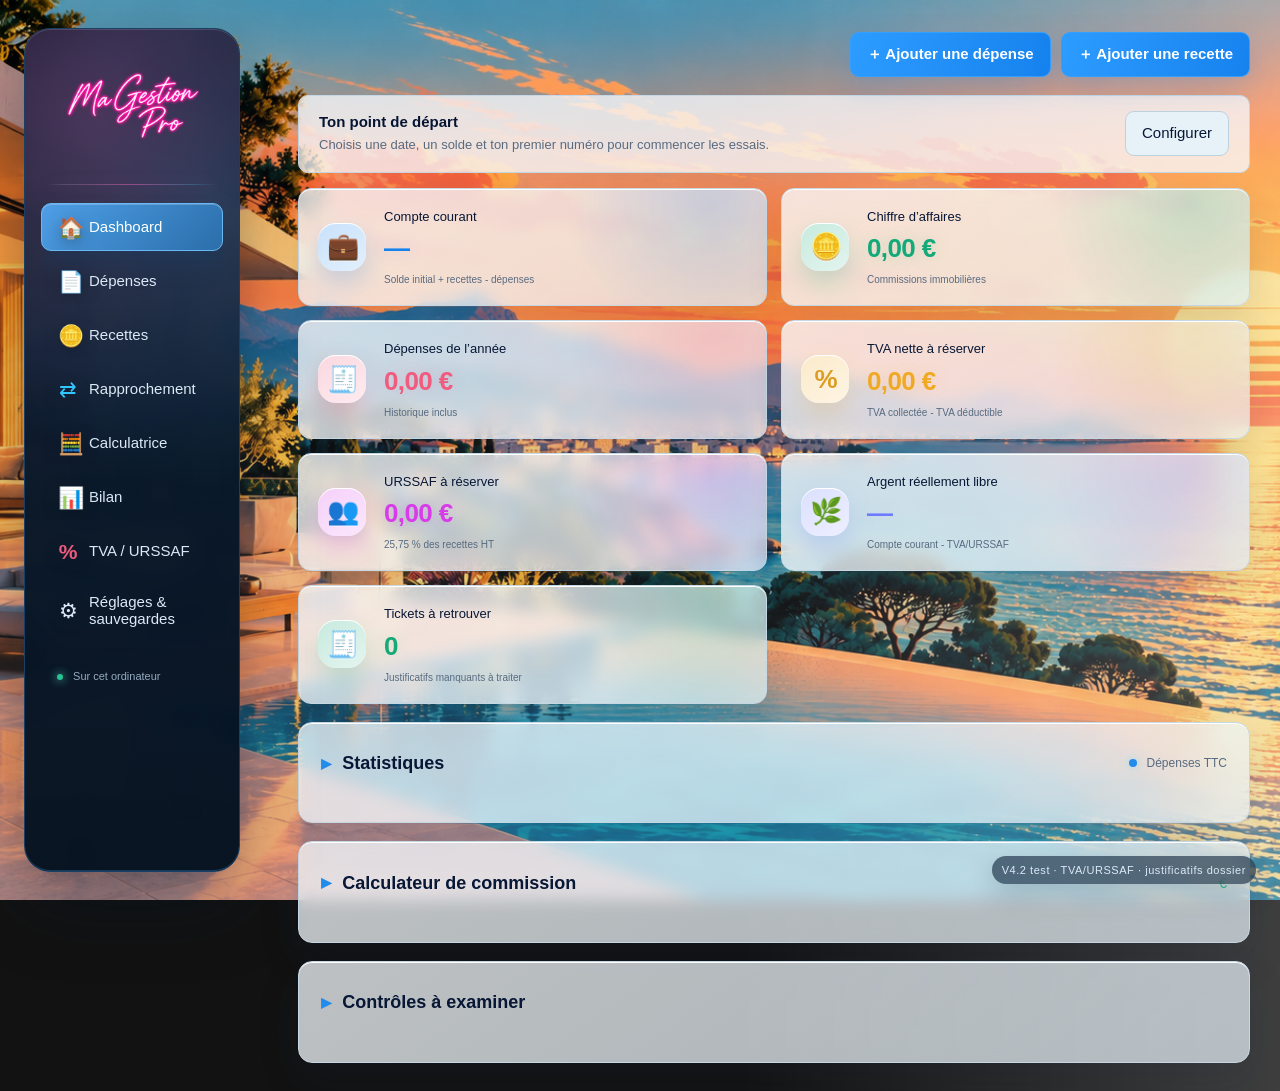
==== index.html @ 3bc08b05 "Add files via upload" ====
<!doctype html><html lang="fr"><head><meta charset="utf-8"><meta name="viewport" content="width=device-width,initial-scale=1"><meta http-equiv="Content-Security-Policy" content="default-src 'self'; script-src 'self'; style-src 'self'; img-src 'self' data: blob:; media-src 'self'; connect-src 'none'; object-src 'none'; base-uri 'none'; form-action 'none'"><title>Ma Gestion Pro</title><link rel="stylesheet" href="style.css?v=4.2-sidebar-neon-logo"></head><body>
<header class="topbar"><div class="logo" role="img" aria-label="Ma Gestion Pro"><img src="./assets/sidebar-logo-neon.png" alt="Ma Gestion Pro"></div><nav aria-label="Navigation principale"><button data-view="dashboard" class="active">Dashboard</button><button data-view="expenses">Dépenses</button><button data-view="revenues">Recettes</button><button data-view="calculator">Calculatrice</button><button data-view="settings">Réglages & sauvegardes</button></nav><span class="offline"><i></i> Sur cet ordinateur</span></header>
<main><div class="connection-bar"><span id="connection-status">Ouvre ton dossier pour retrouver tes comptes.</span><button id="connect" class="primary">Ouvrir mon dossier</button></div>
<section id="dashboard" class="view">
 <div class="hero" role="img" aria-label="Maison contemporaine avec terrasse, vue mer, ville au loin et soleil couchant rétro"></div>
 <div class="content"><div class="section-top"><p class="muted version-note">V4.2 test · TVA/URSSAF · justificatifs dossier</p><div class="dashboard-actions"><button class="primary" data-view="expenses">＋ Ajouter une dépense</button><button class="primary secondary-action" data-view="revenues">＋ Ajouter une recette</button></div></div>
 <div id="setup-callout" class="callout" hidden><div><strong>Ton point de départ</strong><p>Choisis une date, un solde et ton premier numéro pour commencer les essais.</p></div><button data-view="settings">Configurer</button></div>
 <div class="metrics"><article><span class="metric-icon">💼</span><div><h2>Compte courant</h2><strong id="balance">—</strong><small>Solde initial + recettes - dépenses</small></div></article><article><span class="metric-icon">🪙</span><div><h2>Chiffre d’affaires</h2><strong id="revenue-total">0,00 €</strong><small>Commissions immobilières</small></div></article><article><span class="metric-icon orange">🧾</span><div><h2>Dépenses de l’année</h2><strong id="total">0,00 €</strong><small>Historique inclus</small></div></article><article><span class="metric-icon">%</span><div><h2>TVA nette à réserver</h2><strong id="vat-net">0,00 €</strong><small>TVA collectée - TVA déductible</small></div></article><article><span class="metric-icon">👥</span><div><h2>URSSAF à réserver</h2><strong id="urssaf-reserve">0,00 €</strong><small>25,75 % des recettes HT</small></div></article><article><span class="metric-icon">🌿</span><div><h2>Argent réellement libre</h2><strong id="free-cash">—</strong><small>Compte courant - TVA/URSSAF</small></div></article></div>
 <div class="lower"><section class="panel chart-panel"><div class="panel-head"><h2>Statistiques <span id="year"></span></h2><span class="legend"><i></i> Dépenses TTC</span></div><div id="chart" class="chart"></div><div class="chart-foot"><span id="average"></span><span id="chart-limit"></span></div></section>
 <section class="panel dashboard-calculator"><div class="panel-head"><h2>Calculateur de commission</h2><span class="cyan">€</span></div><form id="dash-commission-form"><label>Commission agence TTC (€)<input name="agencyTtc" inputmode="decimal" placeholder="20000" required></label><label>Part personnelle (%)<input name="share" inputmode="decimal" value="100" required></label><div id="dash-commission-result" class="result-list compact"><p class="empty">Renseigne une commission.</p></div><button type="submit" class="primary full">Calculer</button></form></section></div>
 <section class="panel recent"><div class="panel-head"><h2>Dernières dépenses</h2><button data-view="expenses" class="text-button">Tout voir →</button></div><div id="recent"></div></section>
 </div>
</section>
<section id="expenses" class="view content page" hidden><div class="page-heading"><div><p class="eyebrow">TES OPÉRATIONS</p><h1 id="form-heading">Ajouter une dépense</h1></div><button data-view="dashboard">← Dashboard</button></div>
 <div class="entry-layout"><form id="expense-form" class="panel"><input name="id" type="hidden"><div class="fields"><label>Date<input name="day" type="date" required></label><label>Montant TTC (€)<input name="amount" inputmode="decimal" placeholder="42,50" required></label><label class="wide">Fournisseur / libellé<input name="label" maxlength="200" placeholder="Ex. Restaurant Chez Paul" required></label><label>Catégorie<input name="category" list="categories" required placeholder="Choisir ou écrire"><datalist id="categories"><option>Restaurant</option><option>Carburant</option><option>Péage / parking</option><option>Fournitures</option><option>Cadeaux clients</option><option>Abonnement / logiciel</option><option>Frais de déplacement</option><option>TVA reversée</option><option>Cotisations URSSAF</option><option>Autre dépense</option></datalist></label><label>Paiement<select name="payment"><option>Carte pro</option><option>Prélèvement</option><option>Virement</option><option>Espèces</option><option>Autre</option></select></label><label>TVA du ticket (€)<input name="vat" inputmode="decimal" value="0"></label><label id="history-field" hidden>Référence Access (facultative)<input name="ref" type="number" min="1" step="1"></label><label class="wide">Note (facultative)<textarea name="notes" rows="2" maxlength="1000"></textarea></label></div><p id="historical-note" class="small muted"></p><p class="small muted">TVA conservée comme information du ticket. Aucun calcul déclaratif dans ce premier bloc.</p><div class="form-actions"><button type="submit" class="primary" id="save-expense">Enregistrer la dépense</button><button id="cancel-edit" type="button" hidden>Annuler la modification</button></div></form>
 <section class="panel"><div class="panel-head"><h2>Toutes les dépenses</h2><span id="list-count" class="cyan"></span></div><label class="search">Rechercher<input id="search" type="search" placeholder="Fournisseur, catégorie, référence…"></label><div id="expense-list" class="expense-list"></div></section></div>
</section>
<section id="revenues" class="view content page" hidden><div class="page-heading"><div><p class="eyebrow">TES ENTRÉES</p><h1 id="revenue-form-heading">Ajouter une recette</h1></div><button data-view="dashboard">← Dashboard</button></div>
 <div class="entry-layout"><form id="revenue-form" class="panel"><input name="id" type="hidden"><div class="fields"><label>Date<input name="day" type="date" required></label><label>Montant TTC encaissé (€)<input name="amount" inputmode="decimal" placeholder="12000,00" required></label><label class="wide">Libellé<input name="label" maxlength="200" placeholder="Ex. Commission vente Valensole" required></label><label>Catégorie<select name="category"><option>Commission immobilière</option><option>Autre recette</option></select></label><label>TVA collectée (€)<input name="vat" inputmode="decimal" value="0"></label><label class="wide">Note (facultative)<textarea name="notes" rows="2" maxlength="1000"></textarea></label></div><p class="small muted">Premier bloc recettes : le montant est enregistré en TTC. Les calculs détaillés de commission, TVA nette et URSSAF seront ajoutés ensuite.</p><div class="form-actions"><button type="submit" class="primary" id="save-revenue">Enregistrer la recette</button><button id="cancel-revenue-edit" type="button" hidden>Annuler la modification</button></div></form>
 <section class="panel"><div class="panel-head"><h2>Toutes les recettes</h2><span id="revenue-list-count" class="cyan"></span></div><label class="search">Rechercher<input id="revenue-search" type="search" placeholder="Libellé, catégorie…"></label><div id="revenue-list" class="expense-list"></div></section></div>
</section>
<section id="calculator" class="view content page" hidden><div class="page-heading"><div><p class="eyebrow">SIMULATION</p><h1>Calculatrice commission</h1></div><button data-view="dashboard">← Dashboard</button></div>
 <div class="entry-layout"><form id="commission-form" class="panel"><div class="fields"><label class="wide">Commission agence globale TTC à simuler (€)<input name="agencyTtc" inputmode="decimal" placeholder="20000" required></label><label>Part personnelle (%)<input name="share" inputmode="decimal" value="100" required></label></div><p id="commission-cumul" class="path">Cumul automatique : ouvre ton dossier pour le calculer.</p><p class="small muted">Simulation sans enregistrement : saisis la commission agence globale TTC. Le cumul annuel est repris automatiquement depuis tes recettes « Commission immobilière » déjà encaissées en commission conseiller TTC.</p><div class="form-actions"><button type="submit" class="primary">Calculer</button></div></form>
 <section class="panel"><div class="panel-head"><h2>Résultat estimé</h2><span class="cyan">€</span></div><div id="commission-result" class="result-list"><p class="empty">Renseigne une commission pour lancer le calcul.</p></div></section></div>
</section>
<section id="settings" class="view content page" hidden><div class="page-heading"><div><p class="eyebrow">SUR TON ORDINATEUR</p><h1>Réglages & sauvegardes</h1></div><button data-view="dashboard">← Dashboard</button></div><div class="settings-layout"><section class="panel"><div class="panel-head"><h2>Point de départ</h2></div><p class="muted">Pour les premiers essais, utilise des montants fictifs.</p><form id="setup-form"><div class="fields"><label>Date de démarrage<input name="day" type="date" required></label><label>Solde initial (€)<input name="balance" inputmode="decimal" placeholder="1 000,00" required></label><label class="wide">Premier numéro de dépense<input name="next" type="number" min="1" step="1" value="1" required></label></div><p class="small muted">Les dépenses antérieures comptent dans les statistiques, sans modifier le solde initial. Le point de départ sera verrouillé après enregistrement.</p><button class="primary" id="save-setup">Enregistrer le point de départ</button></form><p id="setup-summary" class="cyan"></p></section><section class="panel"><div class="panel-head"><h2>Conserver et retrouver tes comptes</h2></div><p class="muted">Les données de travail restent sur ce PC. Ouvre ton dossier de comptes à chaque nouvelle session. Les fichiers restent dans ce dossier après fermeture.</p><p class="path" id="data-path"></p><p id="folder-path" class="path"></p><div class="stack"><button id="choose-backup" class="primary">Ouvrir mon dossier de comptes</button><button id="backup-now">Sauvegarder maintenant</button><button id="export-data">Télécharger une copie complète</button><button id="restore">Restaurer une sauvegarde…</button></div><p class="small muted">Une copie de l’état précédent est créée avant chaque ajout, modification ou suppression, dans le sous-dossier « sauvegardes ». Le téléchargement complet crée un JSON de secours immédiat, sans modifier tes comptes. pCloud se charge de synchroniser ce dossier s’il est configuré chez toi.</p></section><section class="panel"><div class="panel-head"><h2>Fond d’écran</h2></div><p class="muted">Change uniquement l’image derrière l’interface. Les menus, modules, textes, chiffres, icônes et calculs ne changent pas.</p><form id="background-form"><label>Nouvelle image JPG, PNG ou WEBP<input id="background-file" type="file" accept="image/jpeg,image/png,image/webp"></label><div class="form-actions"><button type="submit" class="primary" id="save-background">Appliquer ce fond</button><button type="button" id="reset-background">Revenir au fond V3</button></div></form><p id="background-status" class="path">Fond V3 par défaut.</p><p class="small muted">Limite : 3 Mo pour garder le fichier de comptes rapide à sauvegarder.</p></section></div></section>
</main><div id="toast" role="status" aria-live="polite" hidden></div><dialog id="delete-dialog"><h2>Supprimer cette dépense ?</h2><p>Elle sera retirée du solde et des statistiques. La liste des références sera recalculée.</p><form method="dialog"><button value="cancel">Annuler</button><button value="confirm" class="danger">Supprimer</button></form></dialog><dialog id="delete-revenue-dialog"><h2>Supprimer cette recette ?</h2><p>Elle sera retirée des recettes et de la trésorerie.</p><form method="dialog"><button value="cancel">Annuler</button><button value="confirm" class="danger">Supprimer</button></form></dialog><script type="module" src="storage.mjs"></script><script type="module" src="app.js"></script></body></html>
---- style.css ----
:root{color-scheme:dark;--bg:#04111b;--panel:#071c29;--cyan:#00def2;--orange:#ff582b;--text:#e9f4fa;--muted:#95aebb}*{box-sizing:border-box}body{margin:0;background:var(--bg);color:var(--text);font:15px/1.5 'Segoe UI',Arial,sans-serif}button,input,select,textarea{font:inherit}button{cursor:pointer;border:1px solid #2b596d;border-radius:8px;background:#0b2535;color:var(--text);padding:10px 16px;transition:border-color .15s,background .15s}button:hover{border-color:var(--cyan);background:#12374a}button:disabled{cursor:wait;opacity:.5}button:focus-visible,input:focus-visible,select:focus-visible,textarea:focus-visible{outline:2px solid var(--cyan);outline-offset:3px}button.primary{background:var(--cyan);border-color:var(--cyan);color:#02202a;font-weight:700;box-shadow:0 0 22px #00def215}button.primary:hover{background:#81f7ff}.topbar{display:flex;align-items:center;gap:35px;padding:8px 30px;background:#02121ded;border-bottom:1px solid #1b3b4e;min-height:85px}.logo{width:270px;height:65px;flex-shrink:0;background-image:url('./assets/dashboard-visual-v2.png');background-size:1306px auto;background-position:-37px -10px;background-repeat:no-repeat}nav{display:flex;gap:20px}nav button{background:transparent;border:0;border-radius:0;padding:15px 0;white-space:nowrap;border-bottom:2px solid transparent}nav button.active{border-color:var(--cyan);color:white;text-shadow:0 0 12px #00def244}.offline{margin-left:auto;font-size:12px;white-space:nowrap;color:var(--muted)}.offline i{display:inline-block;width:6px;height:6px;background:var(--cyan);border-radius:50%;margin-right:7px}.hero{aspect-ratio:1536/450;background-image:url('./assets/dashboard-visual-v2.png');background-size:100% auto;background-position:center 15.68%;position:relative;border-bottom:1px solid #00ddf244}.hero-note{position:absolute;top:25px;left:47%;padding:14px 22px;border-radius:10px;background:linear-gradient(90deg,#04111bbd,#04111b00)}.hero-note span{font-size:10px;letter-spacing:3px;color:#acd4e3}.hero-note h1{margin:4px 0;font-size:28px;font-weight:400;letter-spacing:.5px;color:#8ff6ff;text-shadow:0 0 12px #00c7ed66}.content{max-width:1560px;padding:0 34px;margin:auto}.section-top{display:flex;justify-content:space-between;align-items:center;margin:18px 0}.muted{color:var(--muted)}.small{font-size:12px;line-height:1.6}.metrics{display:grid;grid-template-columns:repeat(auto-fit,minmax(210px,1fr));gap:12px}.metrics article{display:flex;align-items:center;gap:18px;border:1px solid #08768b;border-radius:10px;padding:20px;background:linear-gradient(125deg,#061f2d,#04121b);min-height:115px}.metrics h2{font-weight:400;font-size:14px;margin:0 0 3px}.metrics strong{display:block;font-size:27px;letter-spacing:-.6px;color:var(--cyan);font-variant-numeric:tabular-nums}.metrics small{display:block;margin-top:5px;font-size:10px;line-height:1.4;color:var(--muted)}.metric-icon{color:var(--cyan);font-size:33px}.orange{color:var(--orange)}.cyan{color:var(--cyan)}.lower{display:grid;grid-template-columns:minmax(0,2.4fr) minmax(280px,1fr);gap:16px;margin-top:18px}.panel{background:linear-gradient(125deg,#09212f,#05141e);border:1px solid #22526a;border-radius:12px;padding:22px;min-width:0;box-shadow:inset 0 1px #00dff22b}.panel-head{display:flex;justify-content:space-between;align-items:center;gap:15px;margin-bottom:18px}.panel h2{font-size:18px;margin:0;font-weight:600}.legend{color:#a5bcc8;font-size:12px}.legend i{display:inline-block;background:var(--orange);width:8px;height:8px;border-radius:50%;margin-right:6px}.chart{display:flex;align-items:flex-end;height:155px;gap:12px;padding:0 8px;border-bottom:1px solid #2b596d;background:repeating-linear-gradient(to top,transparent 0,transparent 37px,#21435455 38px,transparent 39px)}.month{flex:1;height:100%;display:flex;justify-content:flex-end;align-items:center;flex-direction:column;position:relative}.bar{width:70%;min-height:0;background:linear-gradient(to top,#cd360e,#ff6d3a);border-radius:4px 4px 0 0;box-shadow:0 0 12px #ff582b17}.month small{position:absolute;top:100%;font-size:10px;color:var(--muted);padding-top:6px}.chart-foot{display:flex;justify-content:space-between;color:var(--muted);font-size:11px;padding-top:32px}.backup-status{font-size:13px;color:var(--cyan);word-break:break-word}.full{width:100%}.recent{margin-top:18px}.text-button{background:none;border:0;color:var(--cyan);padding:0;font-size:13px}.scope{color:#7193a5;font-size:12px;padding:15px 0 22px}.callout{border:1px solid #267786;background:#09303d;padding:15px 20px;border-radius:10px;display:flex;align-items:center;justify-content:space-between;margin-bottom:15px}.callout p{margin:2px 0;color:var(--muted);font-size:13px}.page{padding-top:35px;padding-bottom:35px}.page-heading{display:flex;align-items:center;justify-content:space-between;margin-bottom:25px}.eyebrow{font-size:11px;color:var(--cyan);letter-spacing:3px;margin:0}h1{font-size:29px;margin:8px 0}.entry-layout{display:grid;grid-template-columns:minmax(420px,1fr) minmax(420px,1.1fr);gap:24px}.fields{display:grid;grid-template-columns:1fr 1fr;gap:18px}label{display:flex;flex-direction:column;gap:7px;color:#b7ccd7;font-size:13px}input,select,textarea{width:100%;background:#03141f;color:#f3fbff;border:1px solid #315568;border-radius:7px;padding:11px 12px;min-width:0}input:disabled{opacity:.6}.wide{grid-column:1/-1}.form-actions{display:flex;gap:10px;margin-top:23px;flex-wrap:wrap}.expense-list{max-height:600px;overflow:auto}.row{display:flex;justify-content:space-between;gap:20px;align-items:center;padding:15px 0;border-bottom:1px solid #23455677}.row:last-child{border:0}.row strong{display:block;font-size:14px;overflow-wrap:anywhere}.row small{font-size:12px;color:var(--muted)}.row .amount{white-space:nowrap;font-weight:700;font-size:17px}.row-actions{display:flex;gap:7px;margin-top:7px;justify-content:flex-end}.row-actions button{font-size:11px;padding:5px 9px}.search{margin-bottom:14px}.empty{color:var(--muted);text-align:center;padding:35px 10px}.settings-layout{display:grid;grid-template-columns:1fr 1fr;gap:24px}.path{font-size:12px;color:#87cddd;overflow-wrap:anywhere;background:#03141f;padding:10px;border-radius:6px}.stack{display:grid;gap:12px;margin:20px 0}#toast{position:fixed;bottom:25px;left:50%;transform:translateX(-50%);max-width:680px;padding:16px 24px;background:#103c47;border:1px solid var(--cyan);border-radius:10px;color:white;box-shadow:0 15px 60px #000a;z-index:20}#toast.error{border-color:var(--orange);background:#462319}dialog{background:var(--panel);color:var(--text);border:1px solid #315568;border-radius:12px;max-width:450px;padding:28px}dialog::backdrop{background:#0009}dialog form{display:flex;gap:10px;justify-content:flex-end}.danger{border-color:var(--orange);color:#ffb397}[hidden]{display:none!important}@media(max-width:1150px){.topbar{gap:20px;padding:6px 22px}.offline{display:none}.metrics article{padding:15px;gap:9px}.metrics strong{font-size:23px}.metric-icon{font-size:25px}.content{padding-left:24px;padding-right:24px}.hero-note h1{font-size:23px}.entry-layout{gap:15px}.chart{gap:7px}}@media(prefers-reduced-motion:reduce){*{transition:none!important}}

.connection-bar{display:flex;align-items:center;justify-content:space-between;gap:15px;padding:14px 34px;background:#0b303e;color:#beedf5}.chart-panel{border-left:3px solid #ff582b}.logo{background-image:none!important;font-size:28px;font-style:italic;display:flex;align-items:center}.logo::before{content:"Ma Gestion Pro"}@media(max-width:800px){.topbar{flex-wrap:wrap;gap:4px}.logo{width:100%;height:45px}nav{gap:20px}nav button{font-size:13px}.metrics{grid-template-columns:repeat(auto-fit,minmax(180px,1fr))}.lower,.entry-layout,.settings-layout{grid-template-columns:1fr}.content{padding:0 15px}.page{padding-top:20px}.hero-note{left:40%;top:5px}.hero-note h1{font-size:17px}.hero-note span{display:none}.connection-bar{padding:12px 15px;font-size:12px}.chart{gap:5px}.row{gap:8px}#toast{width:90%}.fields{gap:12px}}
@media(min-width:1000px){body{padding-left:230px}.topbar{position:fixed;inset:0 auto 0 0;width:230px;z-index:10;flex-direction:column;align-items:stretch;gap:24px;padding:26px 12px 18px;background:linear-gradient(180deg,#051a2a,#03101a 62%,#061725);border-right:1px solid #1d4055;border-bottom:0}.logo{width:100%;height:135px;align-items:flex-start;padding:14px 10px;color:#ff6aa0;text-shadow:0 0 18px #ff4e8f99;font-size:31px;line-height:1.05}.logo::before{max-width:140px}nav{flex-direction:column;gap:8px}nav button{display:flex;align-items:center;min-height:54px;padding:14px 18px;border:0;border-left:3px solid transparent;border-radius:7px;text-align:left;color:#c9d7e7;background:#ffffff08}nav button.active{border-left-color:#ff5f9d;border-bottom:0;background:#14263b;color:#ff79ad}.offline{margin:auto 8px 0;font-size:11px}.connection-bar{margin-left:0}.hero{aspect-ratio:1536/430}.content{max-width:1500px}.metrics{grid-template-columns:repeat(4,minmax(0,1fr))}.dashboard-calculator label{margin-bottom:12px}.dashboard-calculator .result-row{display:flex;justify-content:space-between;gap:14px;padding:9px 0;border-bottom:1px solid #24495d}.dashboard-calculator .result-row:last-child{border-bottom:0}.dashboard-calculator .highlight strong{color:#3fffe2}.compact{margin:12px 0 18px}.recent{margin-bottom:28px}}
.result-list{display:grid;gap:10px}.result-row{display:flex;justify-content:space-between;gap:18px;border-bottom:1px solid #23455677;padding:10px 0}.result-row span{color:var(--muted)}.result-row strong{font-size:18px;font-variant-numeric:tabular-nums;text-align:right}.result-row.highlight strong{color:var(--cyan);font-size:22px}
input[type="checkbox"]{width:auto;min-height:0;margin-right:8px;display:inline-block}.row-actions{flex-wrap:wrap}input[type="file"]{max-width:100%}dialog p{overflow-wrap:anywhere}dialog button{margin:4px}nav{flex-wrap:wrap}
.receipt-option{display:flex;align-items:center;gap:8px;margin-top:12px}.receipt-option input[type="checkbox"]{margin:0;flex:0 0 auto;width:18px;height:18px}
.bank-filters{display:grid;grid-template-columns:repeat(auto-fit,minmax(140px,1fr));gap:12px;margin-bottom:24px}.bank-summary{display:grid;grid-template-columns:repeat(3,minmax(0,1fr));gap:24px;border-top:1px solid #22526a;border-bottom:1px solid #22526a;padding:20px 0}.bank-summary h2{font-size:14px;font-weight:400;margin:0 0 8px}.bank-summary strong{font-size:23px;font-variant-numeric:tabular-nums}.bank-match,.bank-income{color:#3fffe2}.bank-expense{color:#ffb397}.bank-table-wrap{overflow:auto}.bank-table{width:100%;border-collapse:collapse;min-width:620px}.bank-table th,.bank-table td{padding:12px 8px;text-align:left;border-bottom:1px solid #22526a}.bank-table th{font-size:12px;color:var(--muted)}.bank-table td{font-size:14px}.bank-table input[type="date"]{width:160px}.bank-table input[type="checkbox"]{width:20px;height:20px}.bank-table td:nth-child(3){white-space:nowrap}@media(max-width:700px){.bank-summary{grid-template-columns:1fr}.bank-filters{grid-template-columns:1fr 1fr}}

.receipt-option{flex-direction:row;gap:.6rem}
@media print{
 body.printing-report{background:white!important;color:black!important}
 body.printing-report .topbar,body.printing-report .connection-bar,body.printing-report .hero,body.printing-report #toast,body.printing-report dialog{display:none!important}
 body.printing-report .view:not(#reports){display:none!important}
 body.printing-report #reports>*:not(#period-report){display:none!important}
 body.printing-report #period-report{background:white!important;color:black!important;border:0;box-shadow:none}
 body.printing-report #period-report .form-actions{display:none!important}
 body.printing-report #period-report *{color:black!important}
 body.printing-report #period-report .report-fiscal{background:white!important;border-color:#999!important}
 body.printing-report .content{width:100%;max-width:none;margin:0;padding:0}
 body.printing-report table{width:100%;border-collapse:collapse}
 body.printing-report tr{break-inside:avoid}
}

.panel-toggle{display:flex;align-items:center;gap:.7rem;width:100%;padding:.25rem 0;border:0;background:transparent;color:inherit;font:inherit;text-align:left;cursor:pointer}
.panel-toggle::before{content:'▾';color:#00cfe8;font-size:1.1em}
.panel-toggle[aria-expanded="false"]::before{content:'▸'}
.panel-toggle:focus-visible{outline:2px solid #00cfe8;outline-offset:5px}
@media print{body.printing-report #period-report .collapsible-body[hidden]{display:block!important}body.printing-report .panel-toggle::before{display:none}body.printing-report .panel-toggle{padding:0}}

.closure-confetti{position:fixed;inset:0;width:100%;height:100%;pointer-events:none;z-index:1000}
.closure-option{display:flex;align-items:center;gap:.55rem;flex-direction:row;font-size:.85rem;cursor:pointer}
.closure-option input{width:auto;margin:0;accent-color:#00d6e9}

/* V2.0 — identité visuelle validée : Countach / Lucky Dinner */
:root{
 --bg:#031426;
 --panel:#071d31;
 --panel-2:#0a243a;
 --cyan:#56d6ff;
 --pink:#ff639d;
 --mint:#55efda;
 --amber:#ffd06a;
 --orange:#ff639d;
 --text:#eef7ff;
 --muted:#9db0ca;
}
body{
 background:
  radial-gradient(circle at 66% -15%,#0c4b7050 0,transparent 34%),
  linear-gradient(180deg,#03192d 0,#031426 52%,#02101e 100%);
 min-height:100vh;
}
button{
 border-color:#234865;
 border-radius:9px;
 background:#0a2238;
}
button:hover{border-color:var(--cyan);background:#10304b}
button.primary{
 color:#021b28;
 background:linear-gradient(105deg,#55efda,#56d6ff);
 border-color:#61f2e6;
 box-shadow:0 0 22px #46e7e22b;
}
button.primary:hover{background:linear-gradient(105deg,#8dffed,#82e4ff)}
.connection-bar{
 min-height:48px;
 padding:9px 28px;
 background:#061c2deb;
 border-bottom:1px solid #1a4665;
 color:#bfeaff;
 backdrop-filter:blur(12px);
}
.hero{
 aspect-ratio:1440/248;
 background-image:url('./assets/dashboard-visual-v2.png');
 background-size:116.111% auto;
 background-position:100% 0;
 background-repeat:no-repeat;
 border-bottom:1px solid #153d5a;
 box-shadow:inset 0 -42px 45px -42px #020b14;
}
.hero-note{display:none}
.content{max-width:1520px;padding-left:30px;padding-right:30px}
.section-top{margin:14px 0 16px}
.section-top>p{font-size:11px;letter-spacing:.05em}
.metrics{
 display:grid;
 grid-template-columns:repeat(12,minmax(0,1fr));
 gap:14px;
}
.metrics article{
 --accent:var(--cyan);
 grid-column:span 3;
 min-height:112px;
 padding:18px 19px;
 border:1px solid #1a4767;
 border-radius:10px;
 background:linear-gradient(145deg,#0a2338f2,#06182af2);
 box-shadow:inset 0 1px #ffffff08,0 10px 30px #0000001c;
}
.metrics article:nth-child(2),.metrics article:nth-child(5){--accent:var(--pink)}
.metrics article:nth-child(3){--accent:var(--amber)}
.metrics article:nth-child(4),.metrics article:nth-child(7){--accent:var(--mint)}
.metrics article:nth-child(8){--accent:var(--pink)}
.metrics h2{font-size:13px;color:#dbe8f5}
.metrics strong{font-size:26px;color:var(--accent);text-shadow:0 0 18px color-mix(in srgb,var(--accent) 25%,transparent)}
.metrics small{font-size:10px;color:#93a8c1}
.metric-icon,.metric-icon.orange{color:var(--accent);font-size:29px;text-shadow:0 0 16px color-mix(in srgb,var(--accent) 45%,transparent)}
.lower{grid-template-columns:minmax(0,2.65fr) minmax(300px,1fr);gap:18px;margin-top:18px;align-items:start}
.panel{
 background:linear-gradient(145deg,#0a2338f5,#06182af5);
 border:1px solid #1b4766;
 border-radius:11px;
 box-shadow:inset 0 1px #ffffff08,0 15px 42px #0003;
}
.chart-panel{border-left:1px solid #1b4766}
.panel h2{font-size:18px;color:#f1f7ff}
.chart{
 height:210px;
 gap:11px;
 border-bottom-color:#31536b;
 background:repeating-linear-gradient(to top,transparent 0,transparent 50px,#24465d55 51px,transparent 52px);
}
.bar{
 width:58%;
 background:linear-gradient(to top,#17aadd,#57d8ff);
 box-shadow:0 0 18px #45cff044;
}
.legend i{background:var(--cyan);box-shadow:0 0 10px #56d6ff88}
.dashboard-calculator{border-color:#1c4d6c}
.dashboard-calculator .panel-head .cyan{color:var(--mint)}
.dashboard-calculator .highlight strong{color:var(--mint)}
.result-row.highlight strong{color:var(--mint)}
.callout{border-color:#2d7892;background:#0a3042}
input,select,textarea{
 background:#04172a;
 border-color:#294b69;
 border-radius:8px;
 color:#f4f9ff;
}
input:focus,select:focus,textarea:focus{border-color:var(--cyan);box-shadow:0 0 0 3px #56d6ff14}
.eyebrow,.cyan,.text-button{color:var(--cyan)}
.path{background:#04172a;color:#9adcf3}
#toast{background:#0b3947;border-color:var(--mint)}
#toast.error{border-color:var(--pink);background:#452133}
.bank-match,.bank-income{color:var(--mint)}
.bank-expense,.danger{color:#ff9fbd}
.panel-toggle::before{color:var(--cyan)}
.control-row{align-items:flex-start}
.control-badge{
 display:inline-flex;
 align-items:center;
 margin-right:8px;
 padding:2px 8px;
 border:1px solid #2b6b8d;
 border-radius:999px;
 color:var(--mint);
 font-size:11px;
 line-height:1.4;
 text-transform:uppercase;
 letter-spacing:.04em;
}
.report-fiscal{
 display:grid;
 grid-template-columns:repeat(auto-fit,minmax(210px,1fr));
 gap:8px 18px;
 margin:18px 0;
 padding:16px;
 border:1px solid #1b4766;
 border-radius:10px;
 background:#04172a;
}
.report-fiscal h3{grid-column:1/-1;margin:0 0 4px}
.report-fiscal p{margin:0;color:#c8d8e8}

@media(min-width:1000px){
 body{padding-left:232px}
 .topbar{
  width:232px;
  padding:0 11px 18px;
  gap:13px;
  background:linear-gradient(180deg,#06192d 0,#071b31 65%,#051528 100%);
  border-right:1px solid #214663;
 }
 .logo{
  width:232px;
  height:244px;
  margin-left:-11px;
  padding:0;
  flex:0 0 244px;
  background-image:url('./assets/dashboard-visual-v2.png')!important;
  background-size:1672px 941px;
  background-position:0 0;
  background-repeat:no-repeat;
  color:transparent;
  text-shadow:none;
 }
 .logo::before{content:''}
 nav{gap:5px}
 nav button{
  position:relative;
  min-height:48px;
  padding:12px 13px 12px 45px;
  border-left:3px solid transparent;
  border-radius:7px;
  background:transparent;
  color:#c8d5e7;
 }
 nav button::before{
  position:absolute;
  left:16px;
  top:50%;
  width:20px;
  transform:translateY(-50%);
  color:#d8e8f8;
  font:21px/1 'Segoe UI Emoji','Segoe UI Symbol','Segoe UI',sans-serif;
  text-align:center;
  filter:drop-shadow(0 4px 8px #020b1445);
 }
 nav button[data-view='dashboard']::before{content:'🏠';color:#ff6ab2}
 nav button[data-view='expenses']::before{content:'📄';color:#f0a923}
 nav button[data-view='revenues']::before{content:'🪙';color:#35d3ad}
 nav button[data-view='bank']::before{content:'⇄';color:#32c6ff}
 nav button[data-view='calculator']::before{content:'🧮';color:#b667ff}
 nav button[data-view='reports']::before{content:'📊';color:#35d3ad}
 nav button[data-view='fiscal']::before{content:'%';color:#f05b7f;font-weight:900}
 nav button[data-view='settings']::before{content:'⚙';color:#dce9f7}
 nav button.active{
  border-left-color:var(--pink);
  color:#ff84b0;
  background:linear-gradient(90deg,#ff639d1e,#56d6ff0b);
  box-shadow:inset 0 0 25px #ffffff05;
 }
 nav button.active::before{color:#ff75a8;text-shadow:0 0 12px #ff639d88}
 .offline{margin-top:auto;padding:0 8px;color:#8fa4bd}
 .offline i{background:var(--mint);box-shadow:0 0 10px #55efda}
 .content{max-width:1520px}
}

@media(max-width:1280px) and (min-width:1000px){
 .metrics article{grid-column:span 6}
 .lower{grid-template-columns:1fr}
}

@media(max-width:999px){
 body{padding-left:0}
 .topbar{
  position:relative;
  inset:auto;
  width:auto;
  min-height:0;
  padding:12px 15px;
  flex-direction:row;
  flex-wrap:wrap;
  gap:8px 18px;
  background:#061a2d;
  border-right:0;
  border-bottom:1px solid #214663;
 }
 .logo{
  width:165px;
  height:58px;
  padding:0;
  flex:0 0 165px;
  background-image:none!important;
  color:var(--pink);
  font-size:22px;
  font-style:italic;
  text-shadow:0 0 14px #ff639d66;
 }
 .logo::before{content:'Ma Gestion Pro'}
 nav{width:100%;display:flex;flex-wrap:nowrap;overflow-x:auto;gap:8px;padding-bottom:2px}
 nav button{flex:0 0 auto;padding:9px 11px;border:1px solid transparent;border-radius:7px}
 nav button.active{border-color:#ff639d66;background:#ff639d17;color:#ff8ab5}
 .offline{margin-left:auto}
 .hero{aspect-ratio:1440/300;background-size:116.111% auto;background-position:100% 0}
 .content{padding-left:15px;padding-right:15px}
 .metrics{grid-template-columns:1fr 1fr}
 .metrics article{grid-column:auto}
 .lower,.entry-layout,.settings-layout{grid-template-columns:1fr}
}

@media(max-width:620px){
 .connection-bar{align-items:stretch;flex-direction:column;padding:10px 15px}
 .connection-bar button{width:100%}
 .hero{aspect-ratio:1440/390;background-size:auto 100%;background-position:center top}
 .section-top{align-items:stretch;flex-direction:column;gap:8px}
 .section-top button{width:100%}
 .metrics{grid-template-columns:1fr}
 .metrics article{grid-column:auto}
 .chart{height:165px;gap:5px}
}

/* V3 — direction validee : fond immobilier retro, interface codee et verrouillee */
:root{
 --bg:#dce8f2;
 --panel:#edf6fd;
 --panel-2:#d5e7f3;
 --cyan:#238bea;
 --pink:#e94f80;
 --mint:#28c491;
 --amber:#f4b33f;
 --orange:#f4b33f;
 --text:#061433;
 --muted:#586b80;
}
body{
 background:
  linear-gradient(90deg,#ffffff00 0,#ffffff00 58%,#ffffff30 100%),
  var(--dashboard-bg,url('./assets/dashboard-background-v3.png')) center top/cover fixed no-repeat;
 color:var(--text);
}
body::before{
 content:'';
 position:fixed;
 inset:0;
 z-index:-1;
 background:linear-gradient(180deg,#f6fbff00 0,#d8e9f314 60%,#cfe2ee28 100%);
}
.connection-bar{
 display:none;
}
.hero{
 display:none;
}
.content{max-width:1510px}
.section-top{
 margin-top:32px;
 margin-bottom:18px;
 justify-content:flex-end;
}
.version-note{
 position:fixed;
 right:24px;
 bottom:16px;
 z-index:8;
 margin:0;
 padding:6px 10px;
 border-radius:999px;
 background:#071b3299;
 color:#dce9f7!important;
 font-size:11px;
 letter-spacing:.03em;
 box-shadow:0 10px 28px #06142635;
 backdrop-filter:blur(10px);
}
.page{
 margin:28px auto;
 padding:28px 30px 32px;
 max-width:1180px;
 border:1px solid #c5d7e599;
 border-radius:18px;
 background:linear-gradient(145deg,#f6fbff82,#e7f2fa72);
 box-shadow:0 18px 44px #17324a1a,inset 0 1px #ffffff80;
 backdrop-filter:blur(7px);
}
.section-top>p,.scope{color:#31516b}
.metrics article{
 background:
  radial-gradient(circle at 88% 12%,color-mix(in srgb,var(--metric-color,#2b8eea) 18%,transparent),transparent 34%),
  linear-gradient(145deg,#f8fcffc8,#eaf4fbbc);
 border:1px solid #c7d8e5;
 border-radius:13px;
 box-shadow:0 14px 35px #17324a1e,inset 0 1px #fff;
 backdrop-filter:blur(8px);
}
.metrics h2,.panel h2{color:#071735}
.metrics small,.muted,.legend,.chart-foot,.row small,label{color:var(--muted)}
.metrics strong{
 color:var(--metric-color,#071735);
 text-shadow:0 0 18px color-mix(in srgb,var(--metric-color,#238bea) 22%,transparent);
}
.metrics article:nth-child(1){--metric-color:#1682ee;--accent:#1682ee}
.metrics article:nth-child(2){--metric-color:#13a979;--accent:#13a979}
.metrics article:nth-child(3){--metric-color:#f05b7f;--accent:#f05b7f}
.metrics article:nth-child(4){--metric-color:#f0a923;--accent:#f0a923}
.metrics article:nth-child(5){--metric-color:#d83be8;--accent:#d83be8}
.metrics article:nth-child(6){--metric-color:#6d7cff;--accent:#6d7cff}
.metrics article:nth-child(7){--metric-color:#18a978;--accent:#18a978}
.metrics article:nth-child(8){--metric-color:#f05b7f;--accent:#f05b7f}
.metric-icon,.metric-icon.orange{
 display:grid;
 place-items:center;
 width:48px;
 height:48px;
 border-radius:18px;
 background:
  linear-gradient(145deg,color-mix(in srgb,var(--accent) 24%,white),color-mix(in srgb,var(--accent) 12%,white));
 color:color-mix(in srgb,var(--accent) 92%,#071735);
 font-size:26px;
 font-weight:800;
 letter-spacing:-.08em;
 text-shadow:0 1px #ffffff90;
 box-shadow:inset 0 1px #fff,0 12px 26px color-mix(in srgb,var(--accent) 22%,transparent);
 font-family:'Segoe UI Emoji','Segoe UI Symbol','Segoe UI',sans-serif;
}
.panel{
 background:linear-gradient(145deg,#f7fcffbf,#e9f4fbb5);
 border:1px solid #c5d7e5;
 border-radius:14px;
 color:#071735;
 box-shadow:0 18px 42px #17324a21,inset 0 1px #fff;
 backdrop-filter:blur(8px);
}
.chart-panel,.dashboard-calculator{border-color:#c5d7e5}
.chart{
 border-bottom-color:#b8cad7;
 background:repeating-linear-gradient(to top,transparent 0,transparent 50px,#9fb6c755 51px,transparent 52px);
}
.bar{
 background:linear-gradient(to top,#2b8eea 0%,#7a6cff 54%,#35d3ad 100%);
 box-shadow:0 0 18px #248dea33;
}
.month:nth-child(3n+1) .bar{background:linear-gradient(to top,#1682ee,#6fc0ff)}
.month:nth-child(3n+2) .bar{background:linear-gradient(to top,#8b5cf6,#f05bcb)}
.month:nth-child(3n) .bar{background:linear-gradient(to top,#13a979,#58e0c4)}
.result-row,.row{border-bottom-color:#c7d8e5}
input,select,textarea{
 background:#f8fcff;
 border-color:#c0d3e1;
 color:#071735;
}
.callout,.report-fiscal{
 background:#f7fcffc2;
 border-color:#c5d7e5;
}
.path{background:#f8fcff;color:#31516b}
.text-button,.eyebrow,.cyan{color:#167bd1}
button{
 background:#e7f1f8;
 border-color:#bdd1df;
 color:#071735;
}
button:hover{border-color:#238bea;background:#f3faff}
button.primary{
 background:linear-gradient(105deg,#2d9cff,#1682ee);
 border-color:#349fff;
 color:white;
 box-shadow:0 10px 28px #1682ee36;
}
button.primary:hover{background:linear-gradient(105deg,#57b4ff,#2d9cff)}

@media(min-width:1000px){
 body{padding-left:268px}
 .topbar{
  inset:28px auto auto 24px;
  width:216px;
  padding:20px 16px 16px;
  gap:13px;
  border:1px solid #153555;
  border-radius:26px;
  background:linear-gradient(180deg,#071b32f5 0,#06192df5 100%);
  box-shadow:0 28px 70px #06142655;
  backdrop-filter:blur(12px);
  overflow:hidden;
 }
 .logo{
  width:100%;
  height:auto;
  min-height:86px;
  flex:0 0 auto;
  margin:0;
  padding:0 0 0 18px;
  background-image:none!important;
 color:#ff75a8;
 text-shadow:0 0 10px #ff639d88,0 0 26px #ff639d55;
 font-family:'Segoe Script','Brush Script MT','Trebuchet MS',cursive;
 font-style:italic;
 font-weight:700;
  font-size:25px;
  line-height:1;
 letter-spacing:-.02em;
  align-items:center;
  justify-content:flex-start;
  text-align:left;
 }
 .logo::before{
  content:'▌▌▌\A MGP';
  white-space:pre-line;
  color:#ff75a8;
 }
 nav{width:100%;gap:6px;overflow:hidden}
 nav button{
  width:100%;
  min-width:0;
  min-height:48px;
  padding:11px 12px 11px 47px;
  border:1px solid transparent;
  border-radius:10px;
  color:#dce9f7;
  background:transparent;
  overflow:hidden;
  white-space:normal;
  line-height:1.15;
  text-overflow:clip;
 }
 nav button[data-view='settings']{min-height:58px}
 nav button.active{
  border:1px solid #6ab8f3;
  color:white;
  background:linear-gradient(135deg,#4f9fe7,#2b6eaa);
  box-shadow:inset 0 1px #ffffff35,0 12px 24px #103f6b52;
 }
 nav button.active::before{color:white;text-shadow:none}
 .offline{margin:10px 8px 0;color:#94abc0}
}

@media(min-width:1000px){
 .topbar{
  inset:28px auto 28px 24px;
  padding:24px 16px 18px;
  gap:18px;
  border-color:#1b3f64;
  background:
   radial-gradient(circle at 36% 10%,#ff5fb43a 0,#ff5fb414 22%,transparent 48%),
   radial-gradient(circle at 86% 20%,#33d8ff26 0,transparent 42%),
   linear-gradient(180deg,#111a31f8 0,#07182bf7 47%,#051220fa 100%);
  box-shadow:0 30px 75px #06142666,inset 0 1px #ffffff24,inset 0 -1px #153b5b;
 }
 .logo{
  position:relative;
  min-height:132px;
  padding:8px 8px 22px 8px;
  background:none!important;
  color:transparent;
  text-shadow:none;
  font-size:0;
  line-height:0;
  display:flex;
  align-items:flex-start;
  justify-content:center;
  letter-spacing:0;
 }
 .logo img{
  display:block;
  width:174px;
  max-width:100%;
  height:auto;
  object-fit:contain;
  pointer-events:none;
  user-select:none;
 }
 .logo::before{content:''}
 .logo::after{
  content:'';
  position:absolute;
  left:6px;
  right:6px;
  bottom:0;
  height:1px;
  background:linear-gradient(90deg,transparent,#ffffff22 10%,#ff69be72 50%,#51d7ff38 86%,transparent);
  box-shadow:0 0 16px #ff5fb455;
 }
}

@media(max-width:999px){
 body{background-attachment:scroll}
 .topbar{
  background:#071b32f4;
  border-bottom:1px solid #153555;
 }
 .logo{color:white;text-shadow:none;font-style:normal;font-weight:800}
 nav button{color:#dce9f7}
 nav button.active{
  border-color:#6ab8f3;
  background:#2d77b8;
  color:white;
 }
}

@media(max-width:700px){
 .section-top{margin-top:28px}
 .version-note{
  position:static;
  display:inline-block;
  margin-top:8px;
 }
}

.bank-summary{
 background:#f5fbffc2;
 border:1px solid #c5d7e5;
 border-radius:14px;
 padding:18px;
 backdrop-filter:blur(8px);
}
.bank-table-wrap{
 margin-top:18px;
 border:1px solid #c5d7e5;
 border-radius:14px;
 background:#f5fbffc2;
 box-shadow:inset 0 1px #fff;
 backdrop-filter:blur(8px);
}
.bank-table th,.bank-table td{border-bottom-color:#c5d7e5}

.dashboard-actions{display:flex;gap:10px;flex-wrap:wrap;justify-content:flex-end;margin-left:auto}
.secondary-action{
 background:linear-gradient(105deg,#35d3ad,#22ad87);
 border-color:#35d3ad;
 box-shadow:0 10px 28px #22ad8730;
}
.secondary-action:hover{background:linear-gradient(105deg,#55e7c3,#35d3ad)}
.settings-layout{
 align-items:start;
}
.settings-layout>.panel{
 position:relative;
 overflow:hidden;
}
.settings-layout>.panel::before{
 content:'';
 position:absolute;
 inset:0 auto 0 0;
 width:5px;
 background:#2b8eea;
 opacity:.7;
}
.settings-layout>.panel:nth-child(2)::before{background:#28c491}
.settings-layout>.panel:nth-child(3)::before{background:#f4b33f}
#export-data{
 border-color:#35d3ad;
 background:#ecfbf6;
}
.fiscal-kpis{
 display:grid;
 grid-template-columns:repeat(auto-fit,minmax(220px,1fr));
 gap:14px;
 margin-bottom:18px;
}
.fiscal-kpis article{
 display:flex;
 align-items:center;
 gap:16px;
 min-height:105px;
 padding:18px;
 border:1px solid #c5d7e5;
 border-radius:14px;
 background:linear-gradient(145deg,#f8fcffc9,#eaf4fbb8);
 box-shadow:0 16px 38px #17324a1d,inset 0 1px #fff;
 backdrop-filter:blur(8px);
}
.fiscal-kpis h2{margin:0 0 5px;font-size:14px;color:#071735}
.fiscal-kpis strong{font-size:26px;color:#1682ee;font-variant-numeric:tabular-nums}
.fiscal-kpis article:nth-child(1) strong{color:#f06c22}
.fiscal-kpis article:nth-child(2) strong{color:#1682ee}
.fiscal-kpis article:nth-child(3) strong{color:#8b5cf6}
.fiscal-kpis article:nth-child(4) strong{color:#18a978}
.fiscal-grid{
 display:grid;
 grid-template-columns:1fr 1fr;
 gap:18px;
 margin-top:18px;
 align-items:start;
}
.reserve-bar{
 height:14px;
 margin-top:18px;
 overflow:hidden;
 border-radius:999px;
 background:#d5e3ee;
}
.reserve-bar i{
 display:block;
 height:100%;
 width:0;
 border-radius:inherit;
 background:linear-gradient(90deg,#f4b33f,#f05b7f);
}
.urssaf-card .reserve-bar i{background:linear-gradient(90deg,#238bea,#6d7cff)}
.fiscal-payments{
 display:grid;
 grid-template-columns:1fr 1fr;
 gap:18px;
}
.fiscal-payments form{
 padding:16px;
 border:1px solid #c5d7e5;
 border-radius:12px;
 background:#f8fcff92;
}
.fiscal-payments h3{margin:0 0 14px;color:#071735}
.fiscal-help p{
 margin:12px 0;
 padding-left:14px;
 border-left:4px solid #35d3ad;
 color:#31516b;
}
@media(max-width:620px){
 .dashboard-actions{width:100%;display:grid;grid-template-columns:1fr}
 .dashboard-actions button{width:100%}
}
@media(max-width:900px){.fiscal-grid,.fiscal-payments{grid-template-columns:1fr}}
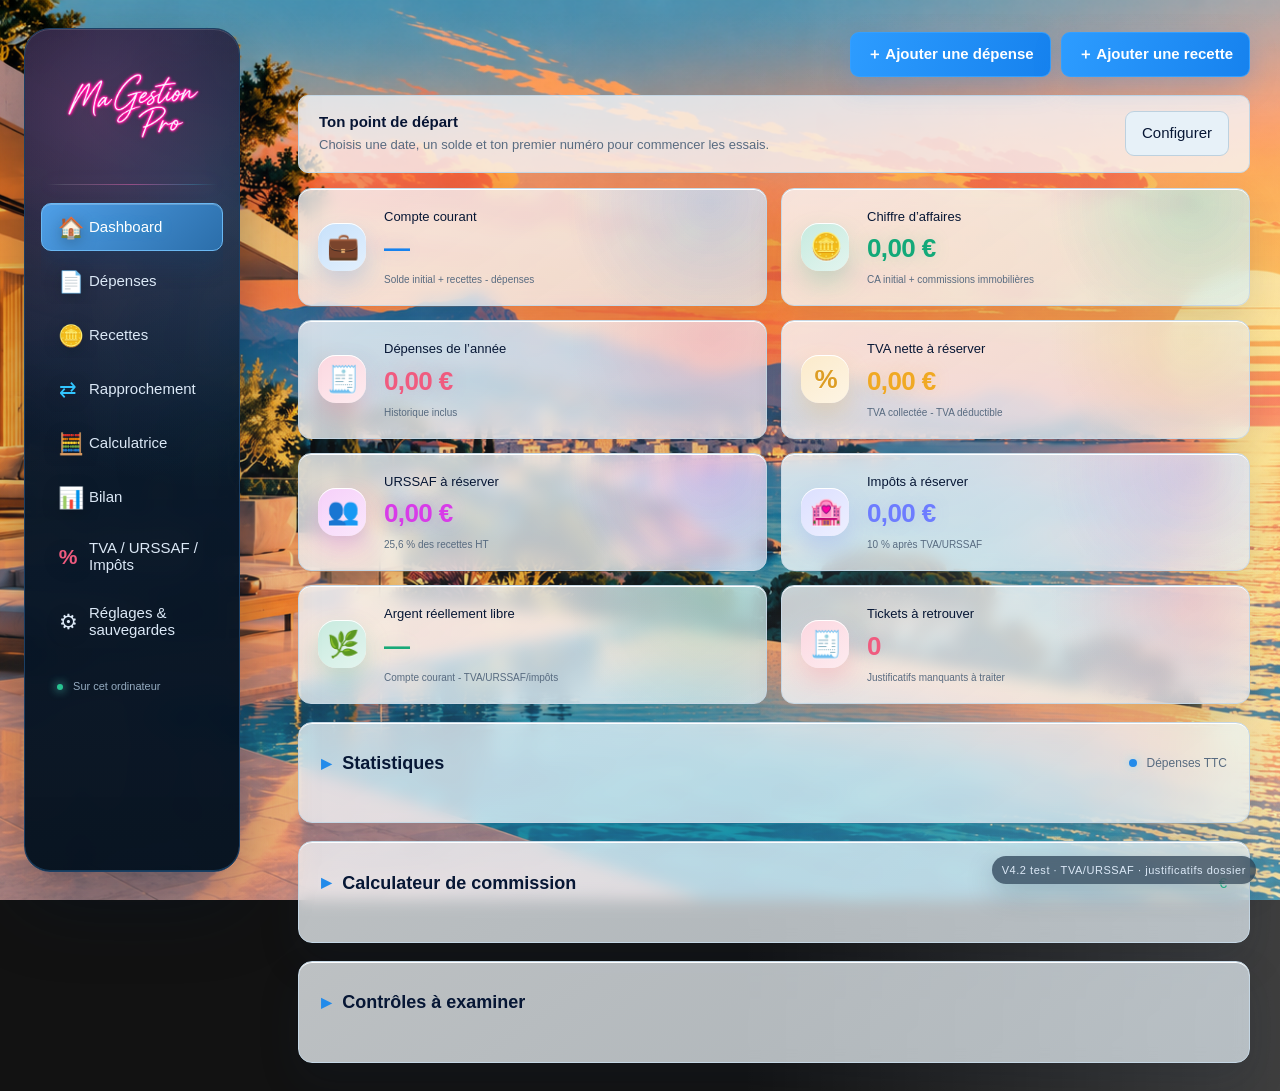
==== commit 8c10d5a4: "Add files via upload" ====
--- a/index.html
+++ b/index.html
@@ -5,14 +5,14 @@
  <div class="hero" role="img" aria-label="Maison contemporaine avec terrasse, vue mer, ville au loin et soleil couchant rétro"></div>
  <div class="content"><div class="section-top"><p class="muted version-note">V4.2 test · TVA/URSSAF · justificatifs dossier</p><div class="dashboard-actions"><button class="primary" data-view="expenses">＋ Ajouter une dépense</button><button class="primary secondary-action" data-view="revenues">＋ Ajouter une recette</button></div></div>
  <div id="setup-callout" class="callout" hidden><div><strong>Ton point de départ</strong><p>Choisis une date, un solde et ton premier numéro pour commencer les essais.</p></div><button data-view="settings">Configurer</button></div>
- <div class="metrics"><article><span class="metric-icon">💼</span><div><h2>Compte courant</h2><strong id="balance">—</strong><small>Solde initial + recettes - dépenses</small></div></article><article><span class="metric-icon">🪙</span><div><h2>Chiffre d’affaires</h2><strong id="revenue-total">0,00 €</strong><small>Commissions immobilières</small></div></article><article><span class="metric-icon orange">🧾</span><div><h2>Dépenses de l’année</h2><strong id="total">0,00 €</strong><small>Historique inclus</small></div></article><article><span class="metric-icon">%</span><div><h2>TVA nette à réserver</h2><strong id="vat-net">0,00 €</strong><small>TVA collectée - TVA déductible</small></div></article><article><span class="metric-icon">👥</span><div><h2>URSSAF à réserver</h2><strong id="urssaf-reserve">0,00 €</strong><small>25,75 % des recettes HT</small></div></article><article><span class="metric-icon">🌿</span><div><h2>Argent réellement libre</h2><strong id="free-cash">—</strong><small>Compte courant - TVA/URSSAF</small></div></article></div>
+ <div class="metrics"><article><span class="metric-icon">💼</span><div><h2>Compte courant</h2><strong id="balance">—</strong><small>Solde initial + recettes - dépenses</small></div></article><article><span class="metric-icon">🪙</span><div><h2>Chiffre d’affaires</h2><strong id="revenue-total">0,00 €</strong><small>CA initial + commissions immobilières</small></div></article><article><span class="metric-icon orange">🧾</span><div><h2>Dépenses de l’année</h2><strong id="total">0,00 €</strong><small>Historique inclus</small></div></article><article><span class="metric-icon">%</span><div><h2>TVA nette à réserver</h2><strong id="vat-net">0,00 €</strong><small>TVA collectée - TVA déductible</small></div></article><article><span class="metric-icon">👥</span><div><h2>URSSAF à réserver</h2><strong id="urssaf-reserve">0,00 €</strong><small>25,6 % des recettes HT</small></div></article><article><span class="metric-icon">🏩</span><div><h2>Impôts à réserver</h2><strong id="tax-reserve">0,00 €</strong><small>10 % après TVA/URSSAF</small></div></article><article><span class="metric-icon">🌿</span><div><h2>Argent réellement libre</h2><strong id="free-cash">—</strong><small>Compte courant - TVA/URSSAF/impôts</small></div></article></div>
  <div class="lower"><section class="panel chart-panel"><div class="panel-head"><h2>Statistiques <span id="year"></span></h2><span class="legend"><i></i> Dépenses TTC</span></div><div id="chart" class="chart"></div><div class="chart-foot"><span id="average"></span><span id="chart-limit"></span></div></section>
  <section class="panel dashboard-calculator"><div class="panel-head"><h2>Calculateur de commission</h2><span class="cyan">€</span></div><form id="dash-commission-form"><label>Commission agence TTC (€)<input name="agencyTtc" inputmode="decimal" placeholder="20000" required></label><label>Part personnelle (%)<input name="share" inputmode="decimal" value="100" required></label><div id="dash-commission-result" class="result-list compact"><p class="empty">Renseigne une commission.</p></div><button type="submit" class="primary full">Calculer</button></form></section></div>
  <section class="panel recent"><div class="panel-head"><h2>Dernières dépenses</h2><button data-view="expenses" class="text-button">Tout voir →</button></div><div id="recent"></div></section>
  </div>
 </section>
 <section id="expenses" class="view content page" hidden><div class="page-heading"><div><p class="eyebrow">TES OPÉRATIONS</p><h1 id="form-heading">Ajouter une dépense</h1></div><button data-view="dashboard">← Dashboard</button></div>
- <div class="entry-layout"><form id="expense-form" class="panel"><input name="id" type="hidden"><div class="fields"><label>Date<input name="day" type="date" required></label><label>Montant TTC (€)<input name="amount" inputmode="decimal" placeholder="42,50" required></label><label class="wide">Fournisseur / libellé<input name="label" maxlength="200" placeholder="Ex. Restaurant Chez Paul" required></label><label>Catégorie<input name="category" list="categories" required placeholder="Choisir ou écrire"><datalist id="categories"><option>Restaurant</option><option>Carburant</option><option>Péage / parking</option><option>Fournitures</option><option>Cadeaux clients</option><option>Abonnement / logiciel</option><option>Frais de déplacement</option><option>TVA reversée</option><option>Cotisations URSSAF</option><option>Autre dépense</option></datalist></label><label>Paiement<select name="payment"><option>Carte pro</option><option>Prélèvement</option><option>Virement</option><option>Espèces</option><option>Autre</option></select></label><label>TVA du ticket (€)<input name="vat" inputmode="decimal" value="0"></label><label id="history-field" hidden>Référence Access (facultative)<input name="ref" type="number" min="1" step="1"></label><label class="wide">Note (facultative)<textarea name="notes" rows="2" maxlength="1000"></textarea></label></div><p id="historical-note" class="small muted"></p><p class="small muted">TVA conservée comme information du ticket. Aucun calcul déclaratif dans ce premier bloc.</p><div class="form-actions"><button type="submit" class="primary" id="save-expense">Enregistrer la dépense</button><button id="cancel-edit" type="button" hidden>Annuler la modification</button></div></form>
+ <div class="entry-layout"><form id="expense-form" class="panel"><input name="id" type="hidden"><div class="fields"><label>Date<input name="day" type="date" required></label><label>Montant TTC (€)<input name="amount" inputmode="decimal" placeholder="42,50" required></label><label class="wide">Fournisseur / libellé<input name="label" maxlength="200" placeholder="Ex. Restaurant Chez Paul" required></label><label>Catégorie<input name="category" list="categories" required placeholder="Choisir ou écrire"><datalist id="categories"><option>Restaurant</option><option>Carburant</option><option>Péage / parking</option><option>Fournitures</option><option>Cadeaux clients</option><option>Abonnement / logiciel</option><option>Frais de déplacement</option><option>TVA reversée</option><option>Cotisations URSSAF</option><option>Impôt</option><option>Autre dépense</option></datalist></label><label>Paiement<select name="payment"><option>Carte pro</option><option>Prélèvement</option><option>Virement</option><option>Espèces</option><option>Autre</option></select></label><label>TVA principale du ticket (€)<input name="vat" inputmode="decimal" value="0"></label><div class="vat-extra wide"><div id="vat-extra-lines"></div><button type="button" id="add-vat-line">+ Ajouter une TVA</button><small id="vat-total" class="small muted">Total TVA récupérable : 0,00 €</small></div><label id="history-field" hidden>Référence Access (facultative)<input name="ref" type="number" min="1" step="1"></label><label class="wide">Note (facultative)<textarea name="notes" rows="2" maxlength="1000"></textarea></label></div><p id="historical-note" class="small muted"></p><p class="small muted">TVA conservée comme information du ticket. Si plusieurs taux figurent sur le ticket, ajoute les montants de TVA : seul le total récupérable est enregistré.</p><div class="form-actions"><button type="submit" class="primary" id="save-expense">Enregistrer la dépense</button><button id="cancel-edit" type="button" hidden>Annuler la modification</button></div></form>
  <section class="panel"><div class="panel-head"><h2>Toutes les dépenses</h2><span id="list-count" class="cyan"></span></div><label class="search">Rechercher<input id="search" type="search" placeholder="Fournisseur, catégorie, référence…"></label><div id="expense-list" class="expense-list"></div></section></div>
 </section>
 <section id="revenues" class="view content page" hidden><div class="page-heading"><div><p class="eyebrow">TES ENTRÉES</p><h1 id="revenue-form-heading">Ajouter une recette</h1></div><button data-view="dashboard">← Dashboard</button></div>
@@ -23,5 +23,5 @@
  <div class="entry-layout"><form id="commission-form" class="panel"><div class="fields"><label class="wide">Commission agence globale TTC à simuler (€)<input name="agencyTtc" inputmode="decimal" placeholder="20000" required></label><label>Part personnelle (%)<input name="share" inputmode="decimal" value="100" required></label></div><p id="commission-cumul" class="path">Cumul automatique : ouvre ton dossier pour le calculer.</p><p class="small muted">Simulation sans enregistrement : saisis la commission agence globale TTC. Le cumul annuel est repris automatiquement depuis tes recettes « Commission immobilière » déjà encaissées en commission conseiller TTC.</p><div class="form-actions"><button type="submit" class="primary">Calculer</button></div></form>
  <section class="panel"><div class="panel-head"><h2>Résultat estimé</h2><span class="cyan">€</span></div><div id="commission-result" class="result-list"><p class="empty">Renseigne une commission pour lancer le calcul.</p></div></section></div>
 </section>
-<section id="settings" class="view content page" hidden><div class="page-heading"><div><p class="eyebrow">SUR TON ORDINATEUR</p><h1>Réglages & sauvegardes</h1></div><button data-view="dashboard">← Dashboard</button></div><div class="settings-layout"><section class="panel"><div class="panel-head"><h2>Point de départ</h2></div><p class="muted">Pour les premiers essais, utilise des montants fictifs.</p><form id="setup-form"><div class="fields"><label>Date de démarrage<input name="day" type="date" required></label><label>Solde initial (€)<input name="balance" inputmode="decimal" placeholder="1 000,00" required></label><label class="wide">Premier numéro de dépense<input name="next" type="number" min="1" step="1" value="1" required></label></div><p class="small muted">Les dépenses antérieures comptent dans les statistiques, sans modifier le solde initial. Le point de départ sera verrouillé après enregistrement.</p><button class="primary" id="save-setup">Enregistrer le point de départ</button></form><p id="setup-summary" class="cyan"></p></section><section class="panel"><div class="panel-head"><h2>Conserver et retrouver tes comptes</h2></div><p class="muted">Les données de travail restent sur ce PC. Ouvre ton dossier de comptes à chaque nouvelle session. Les fichiers restent dans ce dossier après fermeture.</p><p class="path" id="data-path"></p><p id="folder-path" class="path"></p><div class="stack"><button id="choose-backup" class="primary">Ouvrir mon dossier de comptes</button><button id="backup-now">Sauvegarder maintenant</button><button id="export-data">Télécharger une copie complète</button><button id="restore">Restaurer une sauvegarde…</button></div><p class="small muted">Une copie de l’état précédent est créée avant chaque ajout, modification ou suppression, dans le sous-dossier « sauvegardes ». Le téléchargement complet crée un JSON de secours immédiat, sans modifier tes comptes. pCloud se charge de synchroniser ce dossier s’il est configuré chez toi.</p></section><section class="panel"><div class="panel-head"><h2>Fond d’écran</h2></div><p class="muted">Change uniquement l’image derrière l’interface. Les menus, modules, textes, chiffres, icônes et calculs ne changent pas.</p><form id="background-form"><label>Nouvelle image JPG, PNG ou WEBP<input id="background-file" type="file" accept="image/jpeg,image/png,image/webp"></label><div class="form-actions"><button type="submit" class="primary" id="save-background">Appliquer ce fond</button><button type="button" id="reset-background">Revenir au fond V3</button></div></form><p id="background-status" class="path">Fond V3 par défaut.</p><p class="small muted">Limite : 3 Mo pour garder le fichier de comptes rapide à sauvegarder.</p></section></div></section>
+<section id="settings" class="view content page" hidden><div class="page-heading"><div><p class="eyebrow">SUR TON ORDINATEUR</p><h1>Réglages & sauvegardes</h1></div><button data-view="dashboard">← Dashboard</button></div><div class="settings-layout"><section class="panel"><div class="panel-head"><h2>Point de départ</h2></div><p class="muted">Pour les premiers essais, utilise des montants fictifs.</p><form id="setup-form"><div class="fields"><label>Date de démarrage<input name="day" type="date" required></label><label>Solde initial (€)<input name="balance" inputmode="decimal" placeholder="1 000,00" required></label><label>CA encaissé initial (€)<input name="initialRevenue" inputmode="decimal" value="0"></label><label>Cumul barème PP HT initial (€)<input name="initialPpBaseHt" inputmode="decimal" value="0"></label><label class="wide">Premier numéro de dépense<input name="next" type="number" min="1" step="1" value="1" required></label></div><p class="small muted">Le solde initial impacte le compte courant. Le CA encaissé initial alimente seulement le chiffre d’affaires. Le cumul barème PP HT initial sert seulement aux paliers de la calculatrice.</p><button class="primary" id="save-setup">Enregistrer le point de départ</button></form><p id="setup-summary" class="cyan"></p></section><section class="panel"><div class="panel-head"><h2>Conserver et retrouver tes comptes</h2></div><p class="muted">Les données de travail restent sur ce PC. Ouvre ton dossier de comptes à chaque nouvelle session. Les fichiers restent dans ce dossier après fermeture.</p><p class="path" id="data-path"></p><p id="folder-path" class="path"></p><div class="stack"><button id="choose-backup" class="primary">Ouvrir mon dossier de comptes</button><button id="backup-now">Sauvegarder maintenant</button><button id="export-data">Télécharger une copie complète</button><button id="restore">Restaurer une sauvegarde…</button></div><p class="small muted">Une copie de l’état précédent est créée avant chaque ajout, modification ou suppression, dans le sous-dossier « sauvegardes ». Le téléchargement complet crée un JSON de secours immédiat, sans modifier tes comptes. pCloud se charge de synchroniser ce dossier s’il est configuré chez toi.</p></section><section class="panel"><div class="panel-head"><h2>Fond d’écran</h2></div><p class="muted">Change uniquement l’image derrière l’interface. Les menus, modules, textes, chiffres, icônes et calculs ne changent pas.</p><form id="background-form"><label>Nouvelle image JPG, PNG ou WEBP<input id="background-file" type="file" accept="image/jpeg,image/png,image/webp"></label><div class="form-actions"><button type="submit" class="primary" id="save-background">Appliquer ce fond</button><button type="button" id="reset-background">Revenir au fond V3</button></div></form><p id="background-status" class="path">Fond V3 par défaut.</p><p class="small muted">Limite : 3 Mo pour garder le fichier de comptes rapide à sauvegarder.</p></section></div></section>
 </main><div id="toast" role="status" aria-live="polite" hidden></div><dialog id="delete-dialog"><h2>Supprimer cette dépense ?</h2><p>Elle sera retirée du solde et des statistiques. La liste des références sera recalculée.</p><form method="dialog"><button value="cancel">Annuler</button><button value="confirm" class="danger">Supprimer</button></form></dialog><dialog id="delete-revenue-dialog"><h2>Supprimer cette recette ?</h2><p>Elle sera retirée des recettes et de la trésorerie.</p><form method="dialog"><button value="cancel">Annuler</button><button value="confirm" class="danger">Supprimer</button></form></dialog><script type="module" src="storage.mjs"></script><script type="module" src="app.js"></script></body></html>
--- a/style.css
+++ b/style.css
@@ -648,11 +648,12 @@
 .fiscal-kpis article:nth-child(2) strong{color:#1682ee}
 .fiscal-kpis article:nth-child(3) strong{color:#8b5cf6}
 .fiscal-kpis article:nth-child(4) strong{color:#18a978}
+.fiscal-kpis article:nth-child(5) strong{color:#18a978}
 .fiscal-grid{
  display:grid;
- grid-template-columns:1fr 1fr;
- gap:18px;
- margin-top:18px;
+ grid-template-columns:repeat(3,minmax(0,1fr));
+ gap:20px;
+ margin:20px 0;
  align-items:start;
 }
 .reserve-bar{
@@ -670,10 +671,11 @@
  background:linear-gradient(90deg,#f4b33f,#f05b7f);
 }
 .urssaf-card .reserve-bar i{background:linear-gradient(90deg,#238bea,#6d7cff)}
+.tax-card .reserve-bar i{background:linear-gradient(90deg,#f05b7f,#8b5cf6)}
 .fiscal-payments{
  display:grid;
- grid-template-columns:1fr 1fr;
- gap:18px;
+ grid-template-columns:repeat(3,minmax(0,1fr));
+ gap:20px;
 }
 .fiscal-payments form{
  padding:16px;
@@ -682,6 +684,16 @@
  background:#f8fcff92;
 }
 .fiscal-payments h3{margin:0 0 14px;color:#071735}
+.vat-extra{
+ display:grid;
+ gap:10px;
+}
+.vat-line{
+ display:grid;
+ grid-template-columns:1fr auto;
+ gap:10px;
+ align-items:end;
+}
 .fiscal-help p{
  margin:12px 0;
  padding-left:14px;
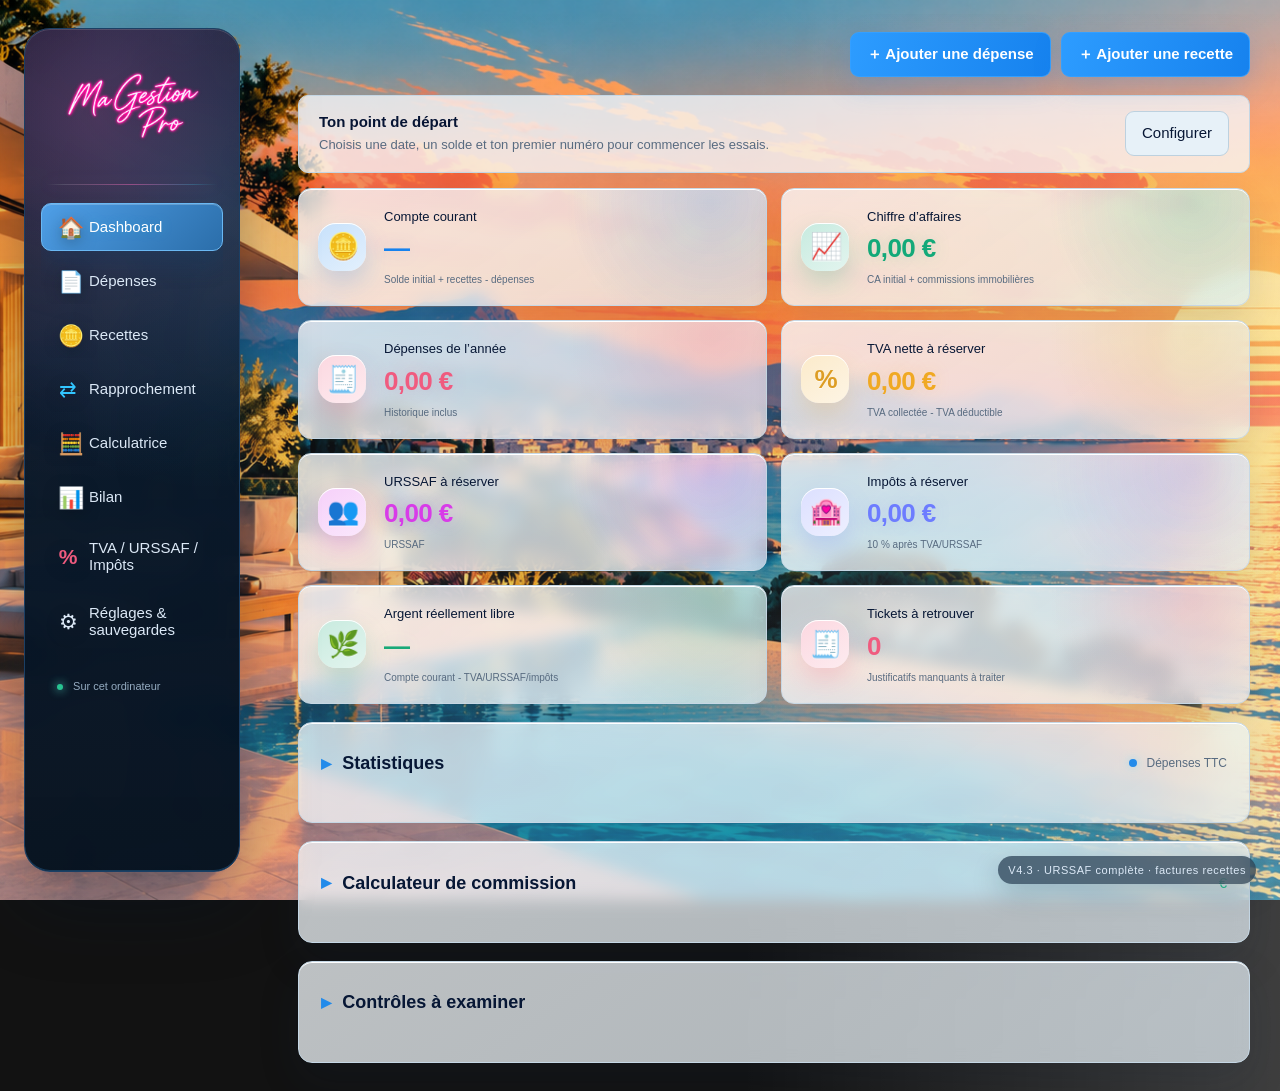
==== commit 23d61cd7: "Add files via upload" ====
--- a/index.html
+++ b/index.html
@@ -3,20 +3,20 @@
 <main><div class="connection-bar"><span id="connection-status">Ouvre ton dossier pour retrouver tes comptes.</span><button id="connect" class="primary">Ouvrir mon dossier</button></div>
 <section id="dashboard" class="view">
  <div class="hero" role="img" aria-label="Maison contemporaine avec terrasse, vue mer, ville au loin et soleil couchant rétro"></div>
- <div class="content"><div class="section-top"><p class="muted version-note">V4.2 test · TVA/URSSAF · justificatifs dossier</p><div class="dashboard-actions"><button class="primary" data-view="expenses">＋ Ajouter une dépense</button><button class="primary secondary-action" data-view="revenues">＋ Ajouter une recette</button></div></div>
+ <div class="content"><div class="section-top"><p class="muted version-note">V4.3 · URSSAF complète · factures recettes</p><div class="dashboard-actions"><button class="primary" data-view="expenses">＋ Ajouter une dépense</button><button class="primary secondary-action" data-view="revenues">＋ Ajouter une recette</button></div></div>
  <div id="setup-callout" class="callout" hidden><div><strong>Ton point de départ</strong><p>Choisis une date, un solde et ton premier numéro pour commencer les essais.</p></div><button data-view="settings">Configurer</button></div>
- <div class="metrics"><article><span class="metric-icon">💼</span><div><h2>Compte courant</h2><strong id="balance">—</strong><small>Solde initial + recettes - dépenses</small></div></article><article><span class="metric-icon">🪙</span><div><h2>Chiffre d’affaires</h2><strong id="revenue-total">0,00 €</strong><small>CA initial + commissions immobilières</small></div></article><article><span class="metric-icon orange">🧾</span><div><h2>Dépenses de l’année</h2><strong id="total">0,00 €</strong><small>Historique inclus</small></div></article><article><span class="metric-icon">%</span><div><h2>TVA nette à réserver</h2><strong id="vat-net">0,00 €</strong><small>TVA collectée - TVA déductible</small></div></article><article><span class="metric-icon">👥</span><div><h2>URSSAF à réserver</h2><strong id="urssaf-reserve">0,00 €</strong><small>25,6 % des recettes HT</small></div></article><article><span class="metric-icon">🏩</span><div><h2>Impôts à réserver</h2><strong id="tax-reserve">0,00 €</strong><small>10 % après TVA/URSSAF</small></div></article><article><span class="metric-icon">🌿</span><div><h2>Argent réellement libre</h2><strong id="free-cash">—</strong><small>Compte courant - TVA/URSSAF/impôts</small></div></article></div>
+ <div class="metrics"><article><span class="metric-icon">🪙</span><div><h2>Compte courant</h2><strong id="balance">—</strong><small>Solde initial + recettes - dépenses</small></div></article><article><span class="metric-icon">📈</span><div><h2>Chiffre d’affaires</h2><strong id="revenue-total">0,00 €</strong><small>CA initial + commissions immobilières</small></div></article><article><span class="metric-icon orange">🧾</span><div><h2>Dépenses de l’année</h2><strong id="total">0,00 €</strong><small>Historique inclus</small></div></article><article class="fiscal-shortcut" data-view="fiscal"><span class="metric-icon">%</span><div><h2>TVA nette à réserver</h2><strong id="vat-net">0,00 €</strong><small>TVA collectée - TVA déductible</small></div></article><article class="fiscal-shortcut" data-view="fiscal"><span class="metric-icon">👥</span><div><h2>URSSAF à réserver</h2><strong id="urssaf-reserve">0,00 €</strong><small>URSSAF</small></div></article><article class="fiscal-shortcut" data-view="fiscal"><span class="metric-icon">🏩</span><div><h2>Impôts à réserver</h2><strong id="tax-reserve">0,00 €</strong><small>10 % après TVA/URSSAF</small></div></article><article><span class="metric-icon">🌿</span><div><h2>Argent réellement libre</h2><strong id="free-cash">—</strong><small>Compte courant - TVA/URSSAF/impôts</small></div></article></div>
  <div class="lower"><section class="panel chart-panel"><div class="panel-head"><h2>Statistiques <span id="year"></span></h2><span class="legend"><i></i> Dépenses TTC</span></div><div id="chart" class="chart"></div><div class="chart-foot"><span id="average"></span><span id="chart-limit"></span></div></section>
  <section class="panel dashboard-calculator"><div class="panel-head"><h2>Calculateur de commission</h2><span class="cyan">€</span></div><form id="dash-commission-form"><label>Commission agence TTC (€)<input name="agencyTtc" inputmode="decimal" placeholder="20000" required></label><label>Part personnelle (%)<input name="share" inputmode="decimal" value="100" required></label><div id="dash-commission-result" class="result-list compact"><p class="empty">Renseigne une commission.</p></div><button type="submit" class="primary full">Calculer</button></form></section></div>
  <section class="panel recent"><div class="panel-head"><h2>Dernières dépenses</h2><button data-view="expenses" class="text-button">Tout voir →</button></div><div id="recent"></div></section>
  </div>
 </section>
 <section id="expenses" class="view content page" hidden><div class="page-heading"><div><p class="eyebrow">TES OPÉRATIONS</p><h1 id="form-heading">Ajouter une dépense</h1></div><button data-view="dashboard">← Dashboard</button></div>
- <div class="entry-layout"><form id="expense-form" class="panel"><input name="id" type="hidden"><div class="fields"><label>Date<input name="day" type="date" required></label><label>Montant TTC (€)<input name="amount" inputmode="decimal" placeholder="42,50" required></label><label class="wide">Fournisseur / libellé<input name="label" maxlength="200" placeholder="Ex. Restaurant Chez Paul" required></label><label>Catégorie<input name="category" list="categories" required placeholder="Choisir ou écrire"><datalist id="categories"><option>Restaurant</option><option>Carburant</option><option>Péage / parking</option><option>Fournitures</option><option>Cadeaux clients</option><option>Abonnement / logiciel</option><option>Frais de déplacement</option><option>TVA reversée</option><option>Cotisations URSSAF</option><option>Impôt</option><option>Autre dépense</option></datalist></label><label>Paiement<select name="payment"><option>Carte pro</option><option>Prélèvement</option><option>Virement</option><option>Espèces</option><option>Autre</option></select></label><label>TVA principale du ticket (€)<input name="vat" inputmode="decimal" value="0"></label><div class="vat-extra wide"><div id="vat-extra-lines"></div><button type="button" id="add-vat-line">+ Ajouter une TVA</button><small id="vat-total" class="small muted">Total TVA récupérable : 0,00 €</small></div><label id="history-field" hidden>Référence Access (facultative)<input name="ref" type="number" min="1" step="1"></label><label class="wide">Note (facultative)<textarea name="notes" rows="2" maxlength="1000"></textarea></label></div><p id="historical-note" class="small muted"></p><p class="small muted">TVA conservée comme information du ticket. Si plusieurs taux figurent sur le ticket, ajoute les montants de TVA : seul le total récupérable est enregistré.</p><div class="form-actions"><button type="submit" class="primary" id="save-expense">Enregistrer la dépense</button><button id="cancel-edit" type="button" hidden>Annuler la modification</button></div></form>
+ <div class="entry-layout"><form id="expense-form" class="panel" autocomplete="off"><input name="id" type="hidden"><div class="fields"><label>Date<input name="day" type="date" required autocomplete="off"></label><label>Montant TTC (€)<input name="amount" inputmode="decimal" placeholder="42,50" required autocomplete="off"></label><label class="wide">Fournisseur / libellé<input name="label" maxlength="200" placeholder="Ex. Restaurant Chez Paul" required autocomplete="off"></label><label>Catégorie<input name="category" list="categories" required placeholder="Choisir ou écrire" autocomplete="off"><datalist id="categories"><option>Restaurant</option><option>Carburant</option><option>Péage / parking</option><option>Fournitures</option><option>Cadeaux clients</option><option>Abonnement / logiciel</option><option>Frais de déplacement</option><option>TVA reversée</option><option>Cotisations URSSAF</option><option>Impôt</option><option>Autre dépense</option></datalist></label><label>Paiement<select name="payment" autocomplete="off"><option>Carte pro</option><option>Prélèvement</option><option>Virement</option><option>Espèces</option><option>Autre</option></select></label><label>TVA principale du ticket (€)<input name="vat" inputmode="decimal" value="0" autocomplete="off"></label><div class="vat-extra wide"><div id="vat-extra-lines"></div><button type="button" id="add-vat-line">+ Ajouter une TVA</button><small id="vat-total" class="small muted">Total TVA récupérable : 0,00 €</small></div><label id="history-field" hidden>Référence Access (facultative)<input name="ref" type="number" min="1" step="1" autocomplete="off"></label><label class="wide">Note (facultative)<textarea name="notes" rows="2" maxlength="1000" autocomplete="off"></textarea></label></div><p id="historical-note" class="small muted"></p><p class="small muted">TVA conservée comme information du ticket. Si plusieurs taux figurent sur le ticket, ajoute les montants de TVA : seul le total récupérable est enregistré.</p><div class="form-actions"><button type="submit" class="primary" id="save-expense">Enregistrer la dépense</button><button id="cancel-edit" type="button" hidden>Annuler la modification</button></div></form>
  <section class="panel"><div class="panel-head"><h2>Toutes les dépenses</h2><span id="list-count" class="cyan"></span></div><label class="search">Rechercher<input id="search" type="search" placeholder="Fournisseur, catégorie, référence…"></label><div id="expense-list" class="expense-list"></div></section></div>
 </section>
 <section id="revenues" class="view content page" hidden><div class="page-heading"><div><p class="eyebrow">TES ENTRÉES</p><h1 id="revenue-form-heading">Ajouter une recette</h1></div><button data-view="dashboard">← Dashboard</button></div>
- <div class="entry-layout"><form id="revenue-form" class="panel"><input name="id" type="hidden"><div class="fields"><label>Date<input name="day" type="date" required></label><label>Montant TTC encaissé (€)<input name="amount" inputmode="decimal" placeholder="12000,00" required></label><label class="wide">Libellé<input name="label" maxlength="200" placeholder="Ex. Commission vente Valensole" required></label><label>Catégorie<select name="category"><option>Commission immobilière</option><option>Autre recette</option></select></label><label>TVA collectée (€)<input name="vat" inputmode="decimal" value="0"></label><label class="wide">Note (facultative)<textarea name="notes" rows="2" maxlength="1000"></textarea></label></div><p class="small muted">Premier bloc recettes : le montant est enregistré en TTC. Les calculs détaillés de commission, TVA nette et URSSAF seront ajoutés ensuite.</p><div class="form-actions"><button type="submit" class="primary" id="save-revenue">Enregistrer la recette</button><button id="cancel-revenue-edit" type="button" hidden>Annuler la modification</button></div></form>
+ <div class="entry-layout"><form id="revenue-form" class="panel" autocomplete="off"><input name="id" type="hidden"><div class="fields"><label>Date<input name="day" type="date" required autocomplete="off"></label><label>Montant TTC encaissé (€)<input name="amount" inputmode="decimal" placeholder="12000,00" required autocomplete="off"></label><label class="wide">Libellé<input name="label" maxlength="200" placeholder="Ex. Commission vente Valensole" required autocomplete="off"></label><label>Catégorie<select name="category" autocomplete="off"><option>Commission immobilière</option><option>Autre recette</option></select></label><label>TVA collectée (€)<input name="vat" inputmode="decimal" value="0" autocomplete="off"></label><label class="wide">Facture recette / commission<input id="invoice-file" type="file" accept="image/jpeg,image/png,application/pdf"></label><label class="wide">Note (facultative)<textarea name="notes" rows="2" maxlength="1000" autocomplete="off"></textarea></label></div><p id="invoice-status" class="small muted"></p><p class="small muted">Le montant est enregistré en TTC. Pour une commission immobilière, la TVA est calculée automatiquement à 20 % depuis le TTC.</p><div class="form-actions"><button type="submit" class="primary" id="save-revenue">Enregistrer la recette</button><button id="cancel-revenue-edit" type="button" hidden>Annuler la modification</button></div></form>
  <section class="panel"><div class="panel-head"><h2>Toutes les recettes</h2><span id="revenue-list-count" class="cyan"></span></div><label class="search">Rechercher<input id="revenue-search" type="search" placeholder="Libellé, catégorie…"></label><div id="revenue-list" class="expense-list"></div></section></div>
 </section>
 <section id="calculator" class="view content page" hidden><div class="page-heading"><div><p class="eyebrow">SIMULATION</p><h1>Calculatrice commission</h1></div><button data-view="dashboard">← Dashboard</button></div>
--- a/style.css
+++ b/style.css
@@ -677,6 +677,9 @@
  grid-template-columns:repeat(3,minmax(0,1fr));
  gap:20px;
 }
+.fiscal-shortcut{cursor:pointer}
+.fiscal-shortcut:hover{transform:translateY(-2px);border-color:#1682ee;box-shadow:0 18px 45px #1682ee22}
+#fiscal .panel+section.panel{margin-top:22px}
 .fiscal-payments form{
  padding:16px;
  border:1px solid #c5d7e5;
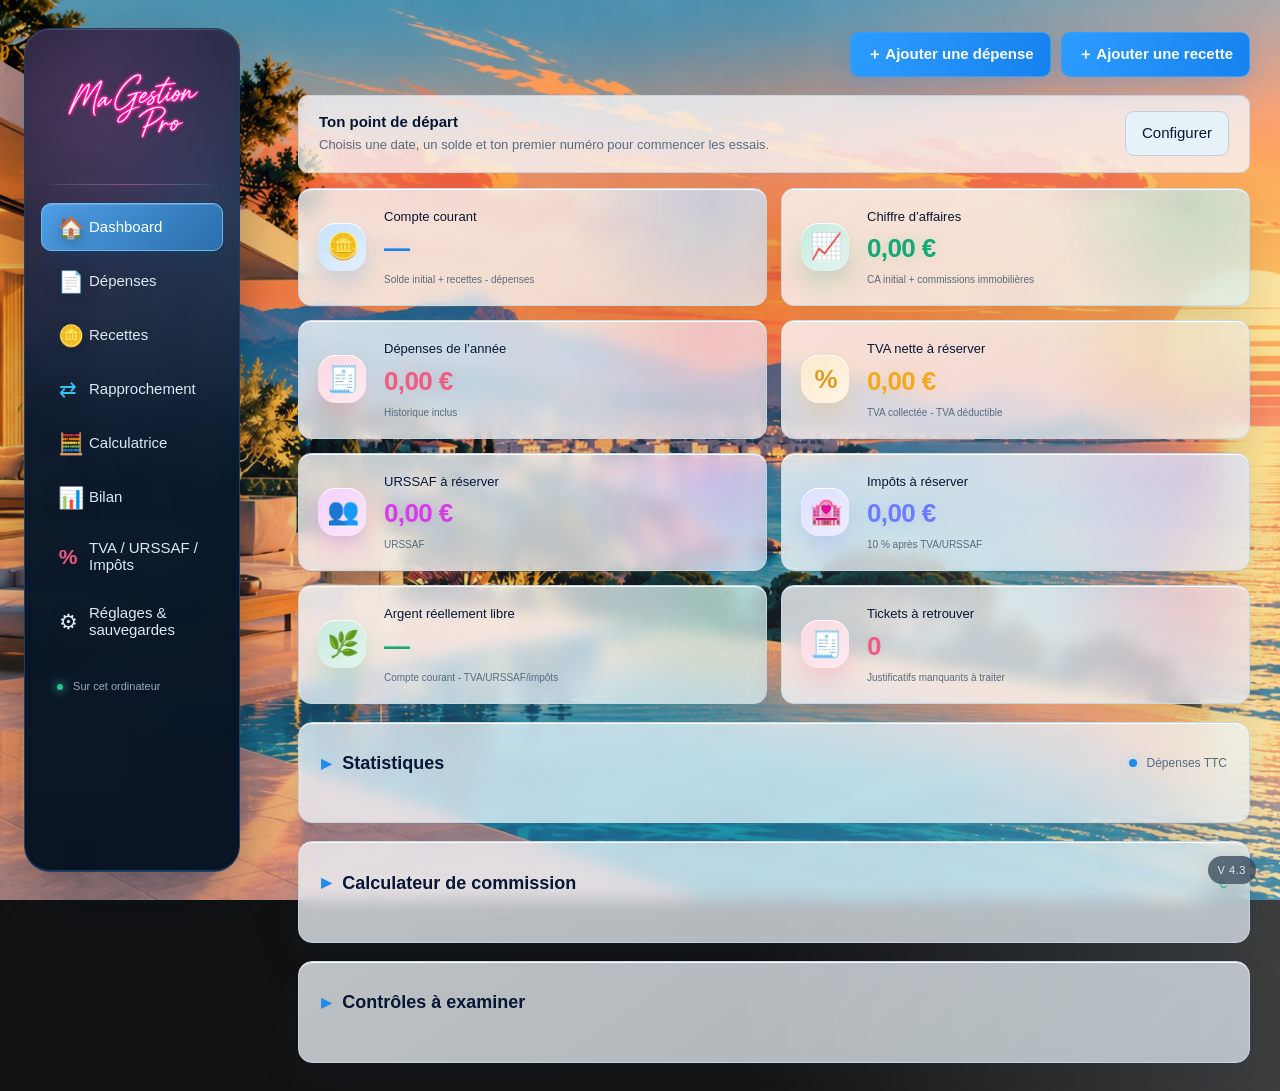
==== commit 1514b534: "Add files via upload" ====
--- a/index.html
+++ b/index.html
@@ -3,25 +3,25 @@
 <main><div class="connection-bar"><span id="connection-status">Ouvre ton dossier pour retrouver tes comptes.</span><button id="connect" class="primary">Ouvrir mon dossier</button></div>
 <section id="dashboard" class="view">
  <div class="hero" role="img" aria-label="Maison contemporaine avec terrasse, vue mer, ville au loin et soleil couchant rétro"></div>
- <div class="content"><div class="section-top"><p class="muted version-note">V4.3 · URSSAF complète · factures recettes</p><div class="dashboard-actions"><button class="primary" data-view="expenses">＋ Ajouter une dépense</button><button class="primary secondary-action" data-view="revenues">＋ Ajouter une recette</button></div></div>
+ <div class="content"><div class="section-top"><p class="muted version-note">V 4.3</p><div class="dashboard-actions"><button class="primary" data-view="expenses">＋ Ajouter une dépense</button><button class="primary secondary-action" data-view="revenues">＋ Ajouter une recette</button></div></div>
  <div id="setup-callout" class="callout" hidden><div><strong>Ton point de départ</strong><p>Choisis une date, un solde et ton premier numéro pour commencer les essais.</p></div><button data-view="settings">Configurer</button></div>
  <div class="metrics"><article><span class="metric-icon">🪙</span><div><h2>Compte courant</h2><strong id="balance">—</strong><small>Solde initial + recettes - dépenses</small></div></article><article><span class="metric-icon">📈</span><div><h2>Chiffre d’affaires</h2><strong id="revenue-total">0,00 €</strong><small>CA initial + commissions immobilières</small></div></article><article><span class="metric-icon orange">🧾</span><div><h2>Dépenses de l’année</h2><strong id="total">0,00 €</strong><small>Historique inclus</small></div></article><article class="fiscal-shortcut" data-view="fiscal"><span class="metric-icon">%</span><div><h2>TVA nette à réserver</h2><strong id="vat-net">0,00 €</strong><small>TVA collectée - TVA déductible</small></div></article><article class="fiscal-shortcut" data-view="fiscal"><span class="metric-icon">👥</span><div><h2>URSSAF à réserver</h2><strong id="urssaf-reserve">0,00 €</strong><small>URSSAF</small></div></article><article class="fiscal-shortcut" data-view="fiscal"><span class="metric-icon">🏩</span><div><h2>Impôts à réserver</h2><strong id="tax-reserve">0,00 €</strong><small>10 % après TVA/URSSAF</small></div></article><article><span class="metric-icon">🌿</span><div><h2>Argent réellement libre</h2><strong id="free-cash">—</strong><small>Compte courant - TVA/URSSAF/impôts</small></div></article></div>
  <div class="lower"><section class="panel chart-panel"><div class="panel-head"><h2>Statistiques <span id="year"></span></h2><span class="legend"><i></i> Dépenses TTC</span></div><div id="chart" class="chart"></div><div class="chart-foot"><span id="average"></span><span id="chart-limit"></span></div></section>
- <section class="panel dashboard-calculator"><div class="panel-head"><h2>Calculateur de commission</h2><span class="cyan">€</span></div><form id="dash-commission-form"><label>Commission agence TTC (€)<input name="agencyTtc" inputmode="decimal" placeholder="20000" required></label><label>Part personnelle (%)<input name="share" inputmode="decimal" value="100" required></label><div id="dash-commission-result" class="result-list compact"><p class="empty">Renseigne une commission.</p></div><button type="submit" class="primary full">Calculer</button></form></section></div>
+ <section class="panel dashboard-calculator"><div class="panel-head"><h2>Calculateur de commission</h2><span class="cyan">€</span></div><form id="dash-commission-form" autocomplete="off"><label>Commission agence TTC (€)<input name="agencyTtc" inputmode="decimal" placeholder="20000" required autocomplete="off"></label><label>Part personnelle (%)<input name="share" inputmode="decimal" value="100" required autocomplete="off"></label><div id="dash-commission-result" class="result-list compact"><p class="empty">Renseigne une commission.</p></div><div class="form-actions"><button type="submit" class="primary">Calculer</button><button type="button" id="dash-commission-reset">Reset</button></div></form></section></div>
  <section class="panel recent"><div class="panel-head"><h2>Dernières dépenses</h2><button data-view="expenses" class="text-button">Tout voir →</button></div><div id="recent"></div></section>
  </div>
 </section>
 <section id="expenses" class="view content page" hidden><div class="page-heading"><div><p class="eyebrow">TES OPÉRATIONS</p><h1 id="form-heading">Ajouter une dépense</h1></div><button data-view="dashboard">← Dashboard</button></div>
- <div class="entry-layout"><form id="expense-form" class="panel" autocomplete="off"><input name="id" type="hidden"><div class="fields"><label>Date<input name="day" type="date" required autocomplete="off"></label><label>Montant TTC (€)<input name="amount" inputmode="decimal" placeholder="42,50" required autocomplete="off"></label><label class="wide">Fournisseur / libellé<input name="label" maxlength="200" placeholder="Ex. Restaurant Chez Paul" required autocomplete="off"></label><label>Catégorie<input name="category" list="categories" required placeholder="Choisir ou écrire" autocomplete="off"><datalist id="categories"><option>Restaurant</option><option>Carburant</option><option>Péage / parking</option><option>Fournitures</option><option>Cadeaux clients</option><option>Abonnement / logiciel</option><option>Frais de déplacement</option><option>TVA reversée</option><option>Cotisations URSSAF</option><option>Impôt</option><option>Autre dépense</option></datalist></label><label>Paiement<select name="payment" autocomplete="off"><option>Carte pro</option><option>Prélèvement</option><option>Virement</option><option>Espèces</option><option>Autre</option></select></label><label>TVA principale du ticket (€)<input name="vat" inputmode="decimal" value="0" autocomplete="off"></label><div class="vat-extra wide"><div id="vat-extra-lines"></div><button type="button" id="add-vat-line">+ Ajouter une TVA</button><small id="vat-total" class="small muted">Total TVA récupérable : 0,00 €</small></div><label id="history-field" hidden>Référence Access (facultative)<input name="ref" type="number" min="1" step="1" autocomplete="off"></label><label class="wide">Note (facultative)<textarea name="notes" rows="2" maxlength="1000" autocomplete="off"></textarea></label></div><p id="historical-note" class="small muted"></p><p class="small muted">TVA conservée comme information du ticket. Si plusieurs taux figurent sur le ticket, ajoute les montants de TVA : seul le total récupérable est enregistré.</p><div class="form-actions"><button type="submit" class="primary" id="save-expense">Enregistrer la dépense</button><button id="cancel-edit" type="button" hidden>Annuler la modification</button></div></form>
- <section class="panel"><div class="panel-head"><h2>Toutes les dépenses</h2><span id="list-count" class="cyan"></span></div><label class="search">Rechercher<input id="search" type="search" placeholder="Fournisseur, catégorie, référence…"></label><div id="expense-list" class="expense-list"></div></section></div>
+ <div class="entry-layout"><form id="expense-form" class="panel" autocomplete="off"><input autocomplete="off" name="id" type="hidden"><div class="fields"><label>Date<input name="day" type="date" required autocomplete="off"></label><label>Montant TTC (€)<input name="amount" inputmode="decimal" placeholder="42,50" required autocomplete="off"></label><label class="wide">Fournisseur / libellé<input name="label" maxlength="200" placeholder="Ex. Restaurant Chez Paul" required autocomplete="off"></label><label>Catégorie<input name="category" list="categories" required placeholder="Choisir ou écrire" autocomplete="off"><datalist id="categories"><option>Restaurant</option><option>Carburant</option><option>Péage / parking</option><option>Fournitures</option><option>Cadeaux clients</option><option>Abonnement / logiciel</option><option>Frais de déplacement</option><option>TVA reversée</option><option>Cotisations URSSAF</option><option>Impôt</option><option>Autre dépense</option></datalist></label><label>Paiement<select name="payment" autocomplete="off"><option>Carte pro</option><option>Prélèvement</option><option>Virement</option><option>Espèces</option><option>Autre</option></select></label><label>TVA principale du ticket (€)<input name="vat" inputmode="decimal" value="0" autocomplete="off"></label><div class="vat-extra wide"><div id="vat-extra-lines"></div><button type="button" id="add-vat-line">+ Ajouter une TVA</button><small id="vat-total" class="small muted">Total TVA récupérable : 0,00 €</small></div><label id="history-field" hidden>Référence Access (facultative)<input name="ref" type="number" min="1" step="1" autocomplete="off"></label><label class="wide">Note (facultative)<textarea name="notes" rows="2" maxlength="1000" autocomplete="off"></textarea></label></div><p id="historical-note" class="small muted"></p><p class="small muted">TVA conservée comme information du ticket. Si plusieurs taux figurent sur le ticket, ajoute les montants de TVA : seul le total récupérable est enregistré.</p><div class="form-actions"><button type="submit" class="primary" id="save-expense">Enregistrer la dépense</button><button id="cancel-edit" type="button" hidden>Annuler la modification</button></div></form>
+ <section class="panel"><div class="panel-head"><h2>Toutes les dépenses</h2><span id="list-count" class="cyan"></span></div><label class="search">Rechercher<input autocomplete="off" id="search" type="search" placeholder="Fournisseur, catégorie, référence…"></label><div id="expense-list" class="expense-list"></div></section></div>
 </section>
 <section id="revenues" class="view content page" hidden><div class="page-heading"><div><p class="eyebrow">TES ENTRÉES</p><h1 id="revenue-form-heading">Ajouter une recette</h1></div><button data-view="dashboard">← Dashboard</button></div>
- <div class="entry-layout"><form id="revenue-form" class="panel" autocomplete="off"><input name="id" type="hidden"><div class="fields"><label>Date<input name="day" type="date" required autocomplete="off"></label><label>Montant TTC encaissé (€)<input name="amount" inputmode="decimal" placeholder="12000,00" required autocomplete="off"></label><label class="wide">Libellé<input name="label" maxlength="200" placeholder="Ex. Commission vente Valensole" required autocomplete="off"></label><label>Catégorie<select name="category" autocomplete="off"><option>Commission immobilière</option><option>Autre recette</option></select></label><label>TVA collectée (€)<input name="vat" inputmode="decimal" value="0" autocomplete="off"></label><label class="wide">Facture recette / commission<input id="invoice-file" type="file" accept="image/jpeg,image/png,application/pdf"></label><label class="wide">Note (facultative)<textarea name="notes" rows="2" maxlength="1000" autocomplete="off"></textarea></label></div><p id="invoice-status" class="small muted"></p><p class="small muted">Le montant est enregistré en TTC. Pour une commission immobilière, la TVA est calculée automatiquement à 20 % depuis le TTC.</p><div class="form-actions"><button type="submit" class="primary" id="save-revenue">Enregistrer la recette</button><button id="cancel-revenue-edit" type="button" hidden>Annuler la modification</button></div></form>
- <section class="panel"><div class="panel-head"><h2>Toutes les recettes</h2><span id="revenue-list-count" class="cyan"></span></div><label class="search">Rechercher<input id="revenue-search" type="search" placeholder="Libellé, catégorie…"></label><div id="revenue-list" class="expense-list"></div></section></div>
+ <div class="entry-layout"><form id="revenue-form" class="panel" autocomplete="off"><input autocomplete="off" name="id" type="hidden"><div class="fields"><label>Date<input name="day" type="date" required autocomplete="off"></label><label>Montant TTC encaissé (€)<input name="amount" inputmode="decimal" placeholder="12000,00" required autocomplete="off"></label><label class="wide">Libellé<input name="label" maxlength="200" placeholder="Ex. Commission vente Valensole" required autocomplete="off"></label><label>Catégorie<select name="category" autocomplete="off"><option>Commission immobilière</option><option>Autre recette</option></select></label><label>TVA collectée (€)<input name="vat" inputmode="decimal" value="0" autocomplete="off"></label><label class="wide">Facture recette / commission<input autocomplete="off" id="invoice-file" type="file" accept="image/jpeg,image/png,application/pdf"></label><label class="wide">Note (facultative)<textarea name="notes" rows="2" maxlength="1000" autocomplete="off"></textarea></label></div><p id="invoice-status" class="small muted"></p><p class="small muted">Le montant est enregistré en TTC. Pour une commission immobilière, la TVA est calculée automatiquement à 20 % depuis le TTC.</p><div class="form-actions"><button type="submit" class="primary" id="save-revenue">Enregistrer la recette</button><button id="cancel-revenue-edit" type="button" hidden>Annuler la modification</button></div></form>
+ <section class="panel"><div class="panel-head"><h2>Toutes les recettes</h2><span id="revenue-list-count" class="cyan"></span></div><label class="search">Rechercher<input autocomplete="off" id="revenue-search" type="search" placeholder="Libellé, catégorie…"></label><div id="revenue-list" class="expense-list"></div></section></div>
 </section>
 <section id="calculator" class="view content page" hidden><div class="page-heading"><div><p class="eyebrow">SIMULATION</p><h1>Calculatrice commission</h1></div><button data-view="dashboard">← Dashboard</button></div>
- <div class="entry-layout"><form id="commission-form" class="panel"><div class="fields"><label class="wide">Commission agence globale TTC à simuler (€)<input name="agencyTtc" inputmode="decimal" placeholder="20000" required></label><label>Part personnelle (%)<input name="share" inputmode="decimal" value="100" required></label></div><p id="commission-cumul" class="path">Cumul automatique : ouvre ton dossier pour le calculer.</p><p class="small muted">Simulation sans enregistrement : saisis la commission agence globale TTC. Le cumul annuel est repris automatiquement depuis tes recettes « Commission immobilière » déjà encaissées en commission conseiller TTC.</p><div class="form-actions"><button type="submit" class="primary">Calculer</button></div></form>
+ <div class="entry-layout"><form id="commission-form" class="panel" autocomplete="off"><div class="fields"><label class="wide">Commission agence globale TTC à simuler (€)<input name="agencyTtc" inputmode="decimal" placeholder="20000" required autocomplete="off"></label><label>Part personnelle (%)<input name="share" inputmode="decimal" value="100" required autocomplete="off"></label></div><p id="commission-cumul" class="path">Cumul automatique : ouvre ton dossier pour le calculer.</p><p class="small muted">Simulation sans enregistrement : saisis la commission agence globale TTC. Le cumul annuel est repris automatiquement depuis tes recettes « Commission immobilière » déjà encaissées en commission conseiller TTC.</p><div class="form-actions"><button type="submit" class="primary">Calculer</button><button type="button" id="commission-reset">Reset</button></div></form>
  <section class="panel"><div class="panel-head"><h2>Résultat estimé</h2><span class="cyan">€</span></div><div id="commission-result" class="result-list"><p class="empty">Renseigne une commission pour lancer le calcul.</p></div></section></div>
 </section>
-<section id="settings" class="view content page" hidden><div class="page-heading"><div><p class="eyebrow">SUR TON ORDINATEUR</p><h1>Réglages & sauvegardes</h1></div><button data-view="dashboard">← Dashboard</button></div><div class="settings-layout"><section class="panel"><div class="panel-head"><h2>Point de départ</h2></div><p class="muted">Pour les premiers essais, utilise des montants fictifs.</p><form id="setup-form"><div class="fields"><label>Date de démarrage<input name="day" type="date" required></label><label>Solde initial (€)<input name="balance" inputmode="decimal" placeholder="1 000,00" required></label><label>CA encaissé initial (€)<input name="initialRevenue" inputmode="decimal" value="0"></label><label>Cumul barème PP HT initial (€)<input name="initialPpBaseHt" inputmode="decimal" value="0"></label><label class="wide">Premier numéro de dépense<input name="next" type="number" min="1" step="1" value="1" required></label></div><p class="small muted">Le solde initial impacte le compte courant. Le CA encaissé initial alimente seulement le chiffre d’affaires. Le cumul barème PP HT initial sert seulement aux paliers de la calculatrice.</p><button class="primary" id="save-setup">Enregistrer le point de départ</button></form><p id="setup-summary" class="cyan"></p></section><section class="panel"><div class="panel-head"><h2>Conserver et retrouver tes comptes</h2></div><p class="muted">Les données de travail restent sur ce PC. Ouvre ton dossier de comptes à chaque nouvelle session. Les fichiers restent dans ce dossier après fermeture.</p><p class="path" id="data-path"></p><p id="folder-path" class="path"></p><div class="stack"><button id="choose-backup" class="primary">Ouvrir mon dossier de comptes</button><button id="backup-now">Sauvegarder maintenant</button><button id="export-data">Télécharger une copie complète</button><button id="restore">Restaurer une sauvegarde…</button></div><p class="small muted">Une copie de l’état précédent est créée avant chaque ajout, modification ou suppression, dans le sous-dossier « sauvegardes ». Le téléchargement complet crée un JSON de secours immédiat, sans modifier tes comptes. pCloud se charge de synchroniser ce dossier s’il est configuré chez toi.</p></section><section class="panel"><div class="panel-head"><h2>Fond d’écran</h2></div><p class="muted">Change uniquement l’image derrière l’interface. Les menus, modules, textes, chiffres, icônes et calculs ne changent pas.</p><form id="background-form"><label>Nouvelle image JPG, PNG ou WEBP<input id="background-file" type="file" accept="image/jpeg,image/png,image/webp"></label><div class="form-actions"><button type="submit" class="primary" id="save-background">Appliquer ce fond</button><button type="button" id="reset-background">Revenir au fond V3</button></div></form><p id="background-status" class="path">Fond V3 par défaut.</p><p class="small muted">Limite : 3 Mo pour garder le fichier de comptes rapide à sauvegarder.</p></section></div></section>
+<section id="settings" class="view content page" hidden><div class="page-heading"><div><p class="eyebrow">SUR TON ORDINATEUR</p><h1>Réglages & sauvegardes</h1></div><button data-view="dashboard">← Dashboard</button></div><div class="settings-layout"><section class="panel"><div class="panel-head"><h2>Point de départ</h2></div><p class="muted">Pour les premiers essais, utilise des montants fictifs.</p><form id="setup-form"><div class="fields"><label>Date de démarrage<input autocomplete="off" name="day" type="date" required></label><label>Solde initial (€)<input autocomplete="off" name="balance" inputmode="decimal" placeholder="1 000,00" required></label><label>CA encaissé initial (€)<input autocomplete="off" name="initialRevenue" inputmode="decimal" value="0"></label><label>Cumul barème PP HT initial (€)<input autocomplete="off" name="initialPpBaseHt" inputmode="decimal" value="0"></label><label class="wide">Premier numéro de dépense<input autocomplete="off" name="next" type="number" min="1" step="1" value="1" required></label></div><p class="small muted">Le solde initial impacte le compte courant. Le CA encaissé initial alimente seulement le chiffre d’affaires. Le cumul barème PP HT initial sert seulement aux paliers de la calculatrice.</p><button class="primary" id="save-setup">Enregistrer le point de départ</button></form><p id="setup-summary" class="cyan"></p></section><section class="panel"><div class="panel-head"><h2>Conserver et retrouver tes comptes</h2></div><p class="muted">Les données de travail restent sur ce PC. Ouvre ton dossier de comptes à chaque nouvelle session. Les fichiers restent dans ce dossier après fermeture.</p><p class="path" id="data-path"></p><p id="folder-path" class="path"></p><div class="stack"><button id="choose-backup" class="primary">Ouvrir mon dossier de comptes</button><button id="backup-now">Sauvegarder maintenant</button><button id="export-data">Télécharger une copie complète</button><button id="restore">Restaurer une sauvegarde…</button></div><p class="small muted">Une copie de l’état précédent est créée avant chaque ajout, modification ou suppression, dans le sous-dossier « sauvegardes ». Le téléchargement complet crée un JSON de secours immédiat, sans modifier tes comptes. pCloud se charge de synchroniser ce dossier s’il est configuré chez toi.</p></section><section class="panel"><div class="panel-head"><h2>Fond d’écran</h2></div><p class="muted">Change uniquement l’image derrière l’interface. Les menus, modules, textes, chiffres, icônes et calculs ne changent pas.</p><form id="background-form"><label>Nouvelle image JPG, PNG ou WEBP<input autocomplete="off" id="background-file" type="file" accept="image/jpeg,image/png,image/webp"></label><div class="form-actions"><button type="submit" class="primary" id="save-background">Appliquer ce fond</button><button type="button" id="reset-background">Revenir au fond V3</button></div></form><p id="background-status" class="path">Fond V3 par défaut.</p><p class="small muted">Limite : 3 Mo pour garder le fichier de comptes rapide à sauvegarder.</p></section></div></section>
 </main><div id="toast" role="status" aria-live="polite" hidden></div><dialog id="delete-dialog"><h2>Supprimer cette dépense ?</h2><p>Elle sera retirée du solde et des statistiques. La liste des références sera recalculée.</p><form method="dialog"><button value="cancel">Annuler</button><button value="confirm" class="danger">Supprimer</button></form></dialog><dialog id="delete-revenue-dialog"><h2>Supprimer cette recette ?</h2><p>Elle sera retirée des recettes et de la trésorerie.</p><form method="dialog"><button value="cancel">Annuler</button><button value="confirm" class="danger">Supprimer</button></form></dialog><script type="module" src="storage.mjs"></script><script type="module" src="app.js"></script></body></html>
--- a/style.css
+++ b/style.css
@@ -586,6 +586,7 @@
  padding:18px;
  backdrop-filter:blur(8px);
 }
+.bank-summary + .bank-import{margin-top:20px}
 .bank-table-wrap{
  margin-top:18px;
  border:1px solid #c5d7e5;
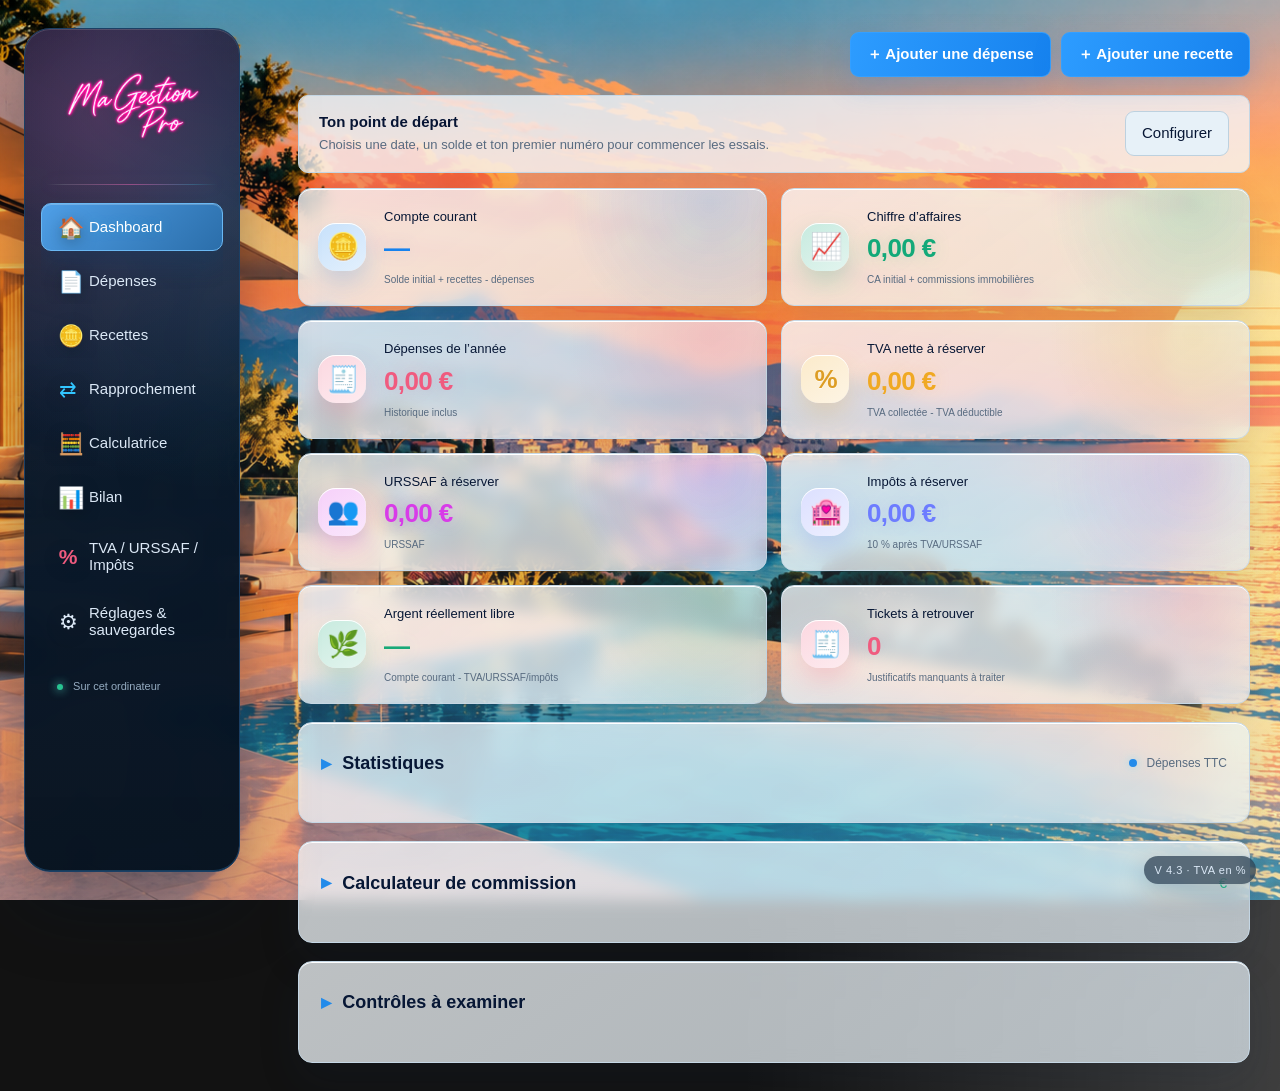
==== commit 9eab2c6c: "Add files via upload" ====
--- a/index.html
+++ b/index.html
@@ -3,7 +3,7 @@
 <main><div class="connection-bar"><span id="connection-status">Ouvre ton dossier pour retrouver tes comptes.</span><button id="connect" class="primary">Ouvrir mon dossier</button></div>
 <section id="dashboard" class="view">
  <div class="hero" role="img" aria-label="Maison contemporaine avec terrasse, vue mer, ville au loin et soleil couchant rétro"></div>
- <div class="content"><div class="section-top"><p class="muted version-note">V 4.3</p><div class="dashboard-actions"><button class="primary" data-view="expenses">＋ Ajouter une dépense</button><button class="primary secondary-action" data-view="revenues">＋ Ajouter une recette</button></div></div>
+ <div class="content"><div class="section-top"><p class="muted version-note">V 4.3 · TVA en %</p><div class="dashboard-actions"><button class="primary" data-view="expenses">＋ Ajouter une dépense</button><button class="primary secondary-action" data-view="revenues">＋ Ajouter une recette</button></div></div>
  <div id="setup-callout" class="callout" hidden><div><strong>Ton point de départ</strong><p>Choisis une date, un solde et ton premier numéro pour commencer les essais.</p></div><button data-view="settings">Configurer</button></div>
  <div class="metrics"><article><span class="metric-icon">🪙</span><div><h2>Compte courant</h2><strong id="balance">—</strong><small>Solde initial + recettes - dépenses</small></div></article><article><span class="metric-icon">📈</span><div><h2>Chiffre d’affaires</h2><strong id="revenue-total">0,00 €</strong><small>CA initial + commissions immobilières</small></div></article><article><span class="metric-icon orange">🧾</span><div><h2>Dépenses de l’année</h2><strong id="total">0,00 €</strong><small>Historique inclus</small></div></article><article class="fiscal-shortcut" data-view="fiscal"><span class="metric-icon">%</span><div><h2>TVA nette à réserver</h2><strong id="vat-net">0,00 €</strong><small>TVA collectée - TVA déductible</small></div></article><article class="fiscal-shortcut" data-view="fiscal"><span class="metric-icon">👥</span><div><h2>URSSAF à réserver</h2><strong id="urssaf-reserve">0,00 €</strong><small>URSSAF</small></div></article><article class="fiscal-shortcut" data-view="fiscal"><span class="metric-icon">🏩</span><div><h2>Impôts à réserver</h2><strong id="tax-reserve">0,00 €</strong><small>10 % après TVA/URSSAF</small></div></article><article><span class="metric-icon">🌿</span><div><h2>Argent réellement libre</h2><strong id="free-cash">—</strong><small>Compte courant - TVA/URSSAF/impôts</small></div></article></div>
  <div class="lower"><section class="panel chart-panel"><div class="panel-head"><h2>Statistiques <span id="year"></span></h2><span class="legend"><i></i> Dépenses TTC</span></div><div id="chart" class="chart"></div><div class="chart-foot"><span id="average"></span><span id="chart-limit"></span></div></section>
@@ -12,11 +12,11 @@
  </div>
 </section>
 <section id="expenses" class="view content page" hidden><div class="page-heading"><div><p class="eyebrow">TES OPÉRATIONS</p><h1 id="form-heading">Ajouter une dépense</h1></div><button data-view="dashboard">← Dashboard</button></div>
- <div class="entry-layout"><form id="expense-form" class="panel" autocomplete="off"><input autocomplete="off" name="id" type="hidden"><div class="fields"><label>Date<input name="day" type="date" required autocomplete="off"></label><label>Montant TTC (€)<input name="amount" inputmode="decimal" placeholder="42,50" required autocomplete="off"></label><label class="wide">Fournisseur / libellé<input name="label" maxlength="200" placeholder="Ex. Restaurant Chez Paul" required autocomplete="off"></label><label>Catégorie<input name="category" list="categories" required placeholder="Choisir ou écrire" autocomplete="off"><datalist id="categories"><option>Restaurant</option><option>Carburant</option><option>Péage / parking</option><option>Fournitures</option><option>Cadeaux clients</option><option>Abonnement / logiciel</option><option>Frais de déplacement</option><option>TVA reversée</option><option>Cotisations URSSAF</option><option>Impôt</option><option>Autre dépense</option></datalist></label><label>Paiement<select name="payment" autocomplete="off"><option>Carte pro</option><option>Prélèvement</option><option>Virement</option><option>Espèces</option><option>Autre</option></select></label><label>TVA principale du ticket (€)<input name="vat" inputmode="decimal" value="0" autocomplete="off"></label><div class="vat-extra wide"><div id="vat-extra-lines"></div><button type="button" id="add-vat-line">+ Ajouter une TVA</button><small id="vat-total" class="small muted">Total TVA récupérable : 0,00 €</small></div><label id="history-field" hidden>Référence Access (facultative)<input name="ref" type="number" min="1" step="1" autocomplete="off"></label><label class="wide">Note (facultative)<textarea name="notes" rows="2" maxlength="1000" autocomplete="off"></textarea></label></div><p id="historical-note" class="small muted"></p><p class="small muted">TVA conservée comme information du ticket. Si plusieurs taux figurent sur le ticket, ajoute les montants de TVA : seul le total récupérable est enregistré.</p><div class="form-actions"><button type="submit" class="primary" id="save-expense">Enregistrer la dépense</button><button id="cancel-edit" type="button" hidden>Annuler la modification</button></div></form>
+ <div class="entry-layout"><form id="expense-form" class="panel" autocomplete="off"><input autocomplete="off" name="id" type="hidden"><div class="fields"><label>Date<input name="day" type="date" required autocomplete="off"></label><label>Montant TTC (€)<input name="amount" inputmode="decimal" placeholder="42,50" required autocomplete="off"></label><label class="wide">Fournisseur / libellé<input name="label" maxlength="200" placeholder="Ex. Restaurant Chez Paul" required autocomplete="off"></label><label>Catégorie<input name="category" list="categories" required placeholder="Choisir ou écrire" autocomplete="off"><datalist id="categories"><option>Restaurant</option><option>Carburant</option><option>Péage / parking</option><option>Fournitures</option><option>Cadeaux clients</option><option>Abonnement / logiciel</option><option>Frais de déplacement</option><option>TVA reversée</option><option>Cotisations URSSAF</option><option>Impôt</option><option>Autre dépense</option></datalist></label><label>Paiement<select name="payment" autocomplete="off"><option>Carte pro</option><option>Prélèvement</option><option>Virement</option><option>Espèces</option><option>Autre</option></select></label><label>TVA principale du ticket (%)<input name="vat" inputmode="decimal" value="0" autocomplete="off"></label><div class="vat-extra wide"><div id="vat-extra-lines"></div><button type="button" id="add-vat-line">+ Ajouter une TVA</button><small id="vat-total" class="small muted">Total TVA récupérable : 0,00 €</small></div><label id="history-field" hidden>Référence Access (facultative)<input name="ref" type="number" min="1" step="1" autocomplete="off"></label><label class="wide">Note (facultative)<textarea name="notes" rows="2" maxlength="1000" autocomplete="off"></textarea></label></div><p id="historical-note" class="small muted"></p><p class="small muted">Pour plusieurs taux, renseigne le TTC de chaque TVA supplémentaire. Le reste du ticket est calculé au taux principal. Les anciennes saisies sont conservées ; renseigne les taux et la répartition pour les recalculer.</p><div class="form-actions"><button type="submit" class="primary" id="save-expense">Enregistrer la dépense</button><button id="cancel-edit" type="button" hidden>Annuler la modification</button></div></form>
  <section class="panel"><div class="panel-head"><h2>Toutes les dépenses</h2><span id="list-count" class="cyan"></span></div><label class="search">Rechercher<input autocomplete="off" id="search" type="search" placeholder="Fournisseur, catégorie, référence…"></label><div id="expense-list" class="expense-list"></div></section></div>
 </section>
 <section id="revenues" class="view content page" hidden><div class="page-heading"><div><p class="eyebrow">TES ENTRÉES</p><h1 id="revenue-form-heading">Ajouter une recette</h1></div><button data-view="dashboard">← Dashboard</button></div>
- <div class="entry-layout"><form id="revenue-form" class="panel" autocomplete="off"><input autocomplete="off" name="id" type="hidden"><div class="fields"><label>Date<input name="day" type="date" required autocomplete="off"></label><label>Montant TTC encaissé (€)<input name="amount" inputmode="decimal" placeholder="12000,00" required autocomplete="off"></label><label class="wide">Libellé<input name="label" maxlength="200" placeholder="Ex. Commission vente Valensole" required autocomplete="off"></label><label>Catégorie<select name="category" autocomplete="off"><option>Commission immobilière</option><option>Autre recette</option></select></label><label>TVA collectée (€)<input name="vat" inputmode="decimal" value="0" autocomplete="off"></label><label class="wide">Facture recette / commission<input autocomplete="off" id="invoice-file" type="file" accept="image/jpeg,image/png,application/pdf"></label><label class="wide">Note (facultative)<textarea name="notes" rows="2" maxlength="1000" autocomplete="off"></textarea></label></div><p id="invoice-status" class="small muted"></p><p class="small muted">Le montant est enregistré en TTC. Pour une commission immobilière, la TVA est calculée automatiquement à 20 % depuis le TTC.</p><div class="form-actions"><button type="submit" class="primary" id="save-revenue">Enregistrer la recette</button><button id="cancel-revenue-edit" type="button" hidden>Annuler la modification</button></div></form>
+ <div class="entry-layout"><form id="revenue-form" class="panel" autocomplete="off"><input autocomplete="off" name="id" type="hidden"><div class="fields"><label>Date<input name="day" type="date" required autocomplete="off"></label><label>Montant TTC encaissé (€)<input name="amount" inputmode="decimal" placeholder="12000,00" required autocomplete="off"></label><label class="wide">Libellé<input name="label" maxlength="200" placeholder="Ex. Commission vente Valensole" required autocomplete="off"></label><label>Catégorie<select name="category" autocomplete="off"><option>Commission immobilière</option><option>Autre recette</option></select></label><label>TVA collectée (%)<input name="vat" inputmode="decimal" value="0" autocomplete="off"></label><label class="wide">Facture recette / commission<input autocomplete="off" id="invoice-file" type="file" accept="image/jpeg,image/png,application/pdf"></label><label class="wide">Note (facultative)<textarea name="notes" rows="2" maxlength="1000" autocomplete="off"></textarea></label></div><p id="invoice-status" class="small muted"></p><p class="small muted">Le montant est enregistré en TTC. Pour une commission immobilière, la TVA est calculée automatiquement à 20 % depuis le TTC.</p><div class="form-actions"><button type="submit" class="primary" id="save-revenue">Enregistrer la recette</button><button id="cancel-revenue-edit" type="button" hidden>Annuler la modification</button></div></form>
  <section class="panel"><div class="panel-head"><h2>Toutes les recettes</h2><span id="revenue-list-count" class="cyan"></span></div><label class="search">Rechercher<input autocomplete="off" id="revenue-search" type="search" placeholder="Libellé, catégorie…"></label><div id="revenue-list" class="expense-list"></div></section></div>
 </section>
 <section id="calculator" class="view content page" hidden><div class="page-heading"><div><p class="eyebrow">SIMULATION</p><h1>Calculatrice commission</h1></div><button data-view="dashboard">← Dashboard</button></div>
--- a/style.css
+++ b/style.css
@@ -2,7 +2,7 @@
 
 .connection-bar{display:flex;align-items:center;justify-content:space-between;gap:15px;padding:14px 34px;background:#0b303e;color:#beedf5}.chart-panel{border-left:3px solid #ff582b}.logo{background-image:none!important;font-size:28px;font-style:italic;display:flex;align-items:center}.logo::before{content:"Ma Gestion Pro"}@media(max-width:800px){.topbar{flex-wrap:wrap;gap:4px}.logo{width:100%;height:45px}nav{gap:20px}nav button{font-size:13px}.metrics{grid-template-columns:repeat(auto-fit,minmax(180px,1fr))}.lower,.entry-layout,.settings-layout{grid-template-columns:1fr}.content{padding:0 15px}.page{padding-top:20px}.hero-note{left:40%;top:5px}.hero-note h1{font-size:17px}.hero-note span{display:none}.connection-bar{padding:12px 15px;font-size:12px}.chart{gap:5px}.row{gap:8px}#toast{width:90%}.fields{gap:12px}}
 @media(min-width:1000px){body{padding-left:230px}.topbar{position:fixed;inset:0 auto 0 0;width:230px;z-index:10;flex-direction:column;align-items:stretch;gap:24px;padding:26px 12px 18px;background:linear-gradient(180deg,#051a2a,#03101a 62%,#061725);border-right:1px solid #1d4055;border-bottom:0}.logo{width:100%;height:135px;align-items:flex-start;padding:14px 10px;color:#ff6aa0;text-shadow:0 0 18px #ff4e8f99;font-size:31px;line-height:1.05}.logo::before{max-width:140px}nav{flex-direction:column;gap:8px}nav button{display:flex;align-items:center;min-height:54px;padding:14px 18px;border:0;border-left:3px solid transparent;border-radius:7px;text-align:left;color:#c9d7e7;background:#ffffff08}nav button.active{border-left-color:#ff5f9d;border-bottom:0;background:#14263b;color:#ff79ad}.offline{margin:auto 8px 0;font-size:11px}.connection-bar{margin-left:0}.hero{aspect-ratio:1536/430}.content{max-width:1500px}.metrics{grid-template-columns:repeat(4,minmax(0,1fr))}.dashboard-calculator label{margin-bottom:12px}.dashboard-calculator .result-row{display:flex;justify-content:space-between;gap:14px;padding:9px 0;border-bottom:1px solid #24495d}.dashboard-calculator .result-row:last-child{border-bottom:0}.dashboard-calculator .highlight strong{color:#3fffe2}.compact{margin:12px 0 18px}.recent{margin-bottom:28px}}
-.result-list{display:grid;gap:10px}.result-row{display:flex;justify-content:space-between;gap:18px;border-bottom:1px solid #23455677;padding:10px 0}.result-row span{color:var(--muted)}.result-row strong{font-size:18px;font-variant-numeric:tabular-nums;text-align:right}.result-row.highlight strong{color:var(--cyan);font-size:22px}
+.result-list{display:grid;gap:10px}.result-row{display:flex;justify-content:space-between;gap:18px;border-bottom:1px solid #23455677;padding:10px 0}.result-row span{color:var(--muted)}.result-row strong{font-size:18px;font-variant-numeric:tabular-nums;text-align:right}.result-row.highlight strong{color:var(--cyan);font-size:22px}.result-row.negative-vat strong{color:#f0a923}.result-row.negative-urssaf strong{color:#d83be8}
 input[type="checkbox"]{width:auto;min-height:0;margin-right:8px;display:inline-block}.row-actions{flex-wrap:wrap}input[type="file"]{max-width:100%}dialog p{overflow-wrap:anywhere}dialog button{margin:4px}nav{flex-wrap:wrap}
 .receipt-option{display:flex;align-items:center;gap:8px;margin-top:12px}.receipt-option input[type="checkbox"]{margin:0;flex:0 0 auto;width:18px;height:18px}
 .bank-filters{display:grid;grid-template-columns:repeat(auto-fit,minmax(140px,1fr));gap:12px;margin-bottom:24px}.bank-summary{display:grid;grid-template-columns:repeat(3,minmax(0,1fr));gap:24px;border-top:1px solid #22526a;border-bottom:1px solid #22526a;padding:20px 0}.bank-summary h2{font-size:14px;font-weight:400;margin:0 0 8px}.bank-summary strong{font-size:23px;font-variant-numeric:tabular-nums}.bank-match,.bank-income{color:#3fffe2}.bank-expense{color:#ffb397}.bank-table-wrap{overflow:auto}.bank-table{width:100%;border-collapse:collapse;min-width:620px}.bank-table th,.bank-table td{padding:12px 8px;text-align:left;border-bottom:1px solid #22526a}.bank-table th{font-size:12px;color:var(--muted)}.bank-table td{font-size:14px}.bank-table input[type="date"]{width:160px}.bank-table input[type="checkbox"]{width:20px;height:20px}.bank-table td:nth-child(3){white-space:nowrap}@media(max-width:700px){.bank-summary{grid-template-columns:1fr}.bank-filters{grid-template-columns:1fr 1fr}}
@@ -645,9 +645,9 @@
 }
 .fiscal-kpis h2{margin:0 0 5px;font-size:14px;color:#071735}
 .fiscal-kpis strong{font-size:26px;color:#1682ee;font-variant-numeric:tabular-nums}
-.fiscal-kpis article:nth-child(1) strong{color:#f06c22}
-.fiscal-kpis article:nth-child(2) strong{color:#1682ee}
-.fiscal-kpis article:nth-child(3) strong{color:#8b5cf6}
+.fiscal-kpis article:nth-child(1) strong{color:#f0a923}
+.fiscal-kpis article:nth-child(2) strong{color:#d83be8}
+.fiscal-kpis article:nth-child(3) strong{color:#6d7cff}
 .fiscal-kpis article:nth-child(4) strong{color:#18a978}
 .fiscal-kpis article:nth-child(5) strong{color:#18a978}
 .fiscal-grid{
@@ -671,8 +671,12 @@
  border-radius:inherit;
  background:linear-gradient(90deg,#f4b33f,#f05b7f);
 }
-.urssaf-card .reserve-bar i{background:linear-gradient(90deg,#238bea,#6d7cff)}
-.tax-card .reserve-bar i{background:linear-gradient(90deg,#f05b7f,#8b5cf6)}
+.vat-card .panel-head h2,.vat-card .panel-head .cyan,.vat-card .result-row.highlight strong{color:#f0a923}
+.urssaf-card .panel-head h2,.urssaf-card .panel-head .cyan,.urssaf-card .result-row.highlight strong{color:#d83be8}
+.tax-card .panel-head h2,.tax-card .panel-head .cyan,.tax-card .result-row.highlight strong{color:#6d7cff}
+.vat-card .reserve-bar i{background:linear-gradient(90deg,#f0a923,#ffd16b)}
+.urssaf-card .reserve-bar i{background:linear-gradient(90deg,#d83be8,#f05bcb)}
+.tax-card .reserve-bar i{background:linear-gradient(90deg,#6d7cff,#9ea7ff)}
 .fiscal-payments{
  display:grid;
  grid-template-columns:repeat(3,minmax(0,1fr));
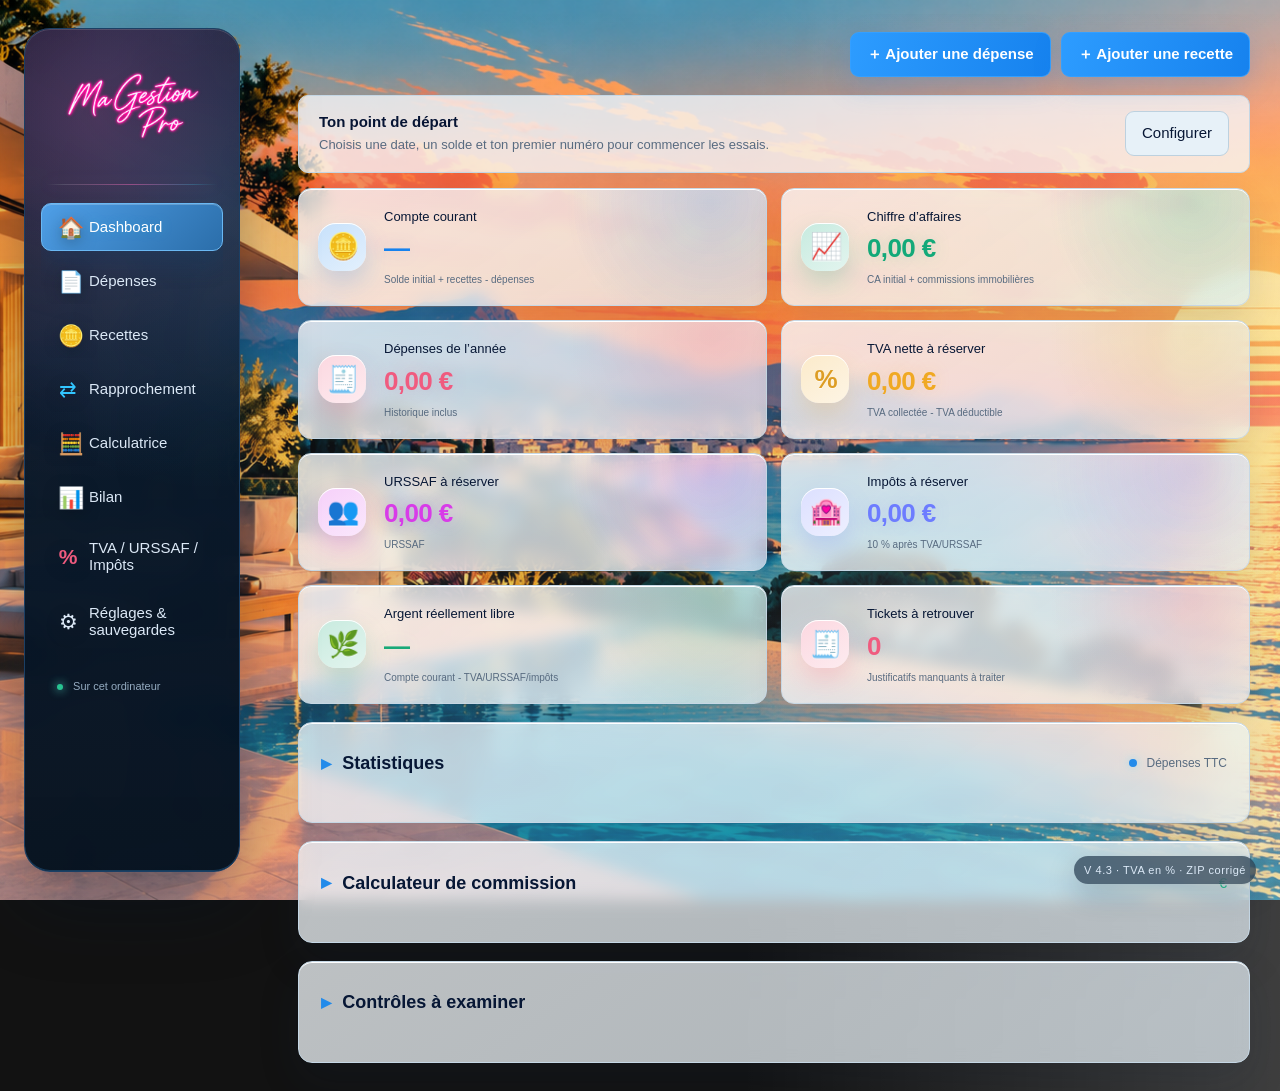
==== commit 7fddfbe1: "Add files via upload" ====
--- a/index.html
+++ b/index.html
@@ -3,7 +3,7 @@
 <main><div class="connection-bar"><span id="connection-status">Ouvre ton dossier pour retrouver tes comptes.</span><button id="connect" class="primary">Ouvrir mon dossier</button></div>
 <section id="dashboard" class="view">
  <div class="hero" role="img" aria-label="Maison contemporaine avec terrasse, vue mer, ville au loin et soleil couchant rétro"></div>
- <div class="content"><div class="section-top"><p class="muted version-note">V 4.3 · TVA en %</p><div class="dashboard-actions"><button class="primary" data-view="expenses">＋ Ajouter une dépense</button><button class="primary secondary-action" data-view="revenues">＋ Ajouter une recette</button></div></div>
+ <div class="content"><div class="section-top"><p class="muted version-note">V 4.3 · TVA en % · ZIP corrigé</p><div class="dashboard-actions"><button class="primary" data-view="expenses">＋ Ajouter une dépense</button><button class="primary secondary-action" data-view="revenues">＋ Ajouter une recette</button></div></div>
  <div id="setup-callout" class="callout" hidden><div><strong>Ton point de départ</strong><p>Choisis une date, un solde et ton premier numéro pour commencer les essais.</p></div><button data-view="settings">Configurer</button></div>
  <div class="metrics"><article><span class="metric-icon">🪙</span><div><h2>Compte courant</h2><strong id="balance">—</strong><small>Solde initial + recettes - dépenses</small></div></article><article><span class="metric-icon">📈</span><div><h2>Chiffre d’affaires</h2><strong id="revenue-total">0,00 €</strong><small>CA initial + commissions immobilières</small></div></article><article><span class="metric-icon orange">🧾</span><div><h2>Dépenses de l’année</h2><strong id="total">0,00 €</strong><small>Historique inclus</small></div></article><article class="fiscal-shortcut" data-view="fiscal"><span class="metric-icon">%</span><div><h2>TVA nette à réserver</h2><strong id="vat-net">0,00 €</strong><small>TVA collectée - TVA déductible</small></div></article><article class="fiscal-shortcut" data-view="fiscal"><span class="metric-icon">👥</span><div><h2>URSSAF à réserver</h2><strong id="urssaf-reserve">0,00 €</strong><small>URSSAF</small></div></article><article class="fiscal-shortcut" data-view="fiscal"><span class="metric-icon">🏩</span><div><h2>Impôts à réserver</h2><strong id="tax-reserve">0,00 €</strong><small>10 % après TVA/URSSAF</small></div></article><article><span class="metric-icon">🌿</span><div><h2>Argent réellement libre</h2><strong id="free-cash">—</strong><small>Compte courant - TVA/URSSAF/impôts</small></div></article></div>
  <div class="lower"><section class="panel chart-panel"><div class="panel-head"><h2>Statistiques <span id="year"></span></h2><span class="legend"><i></i> Dépenses TTC</span></div><div id="chart" class="chart"></div><div class="chart-foot"><span id="average"></span><span id="chart-limit"></span></div></section>
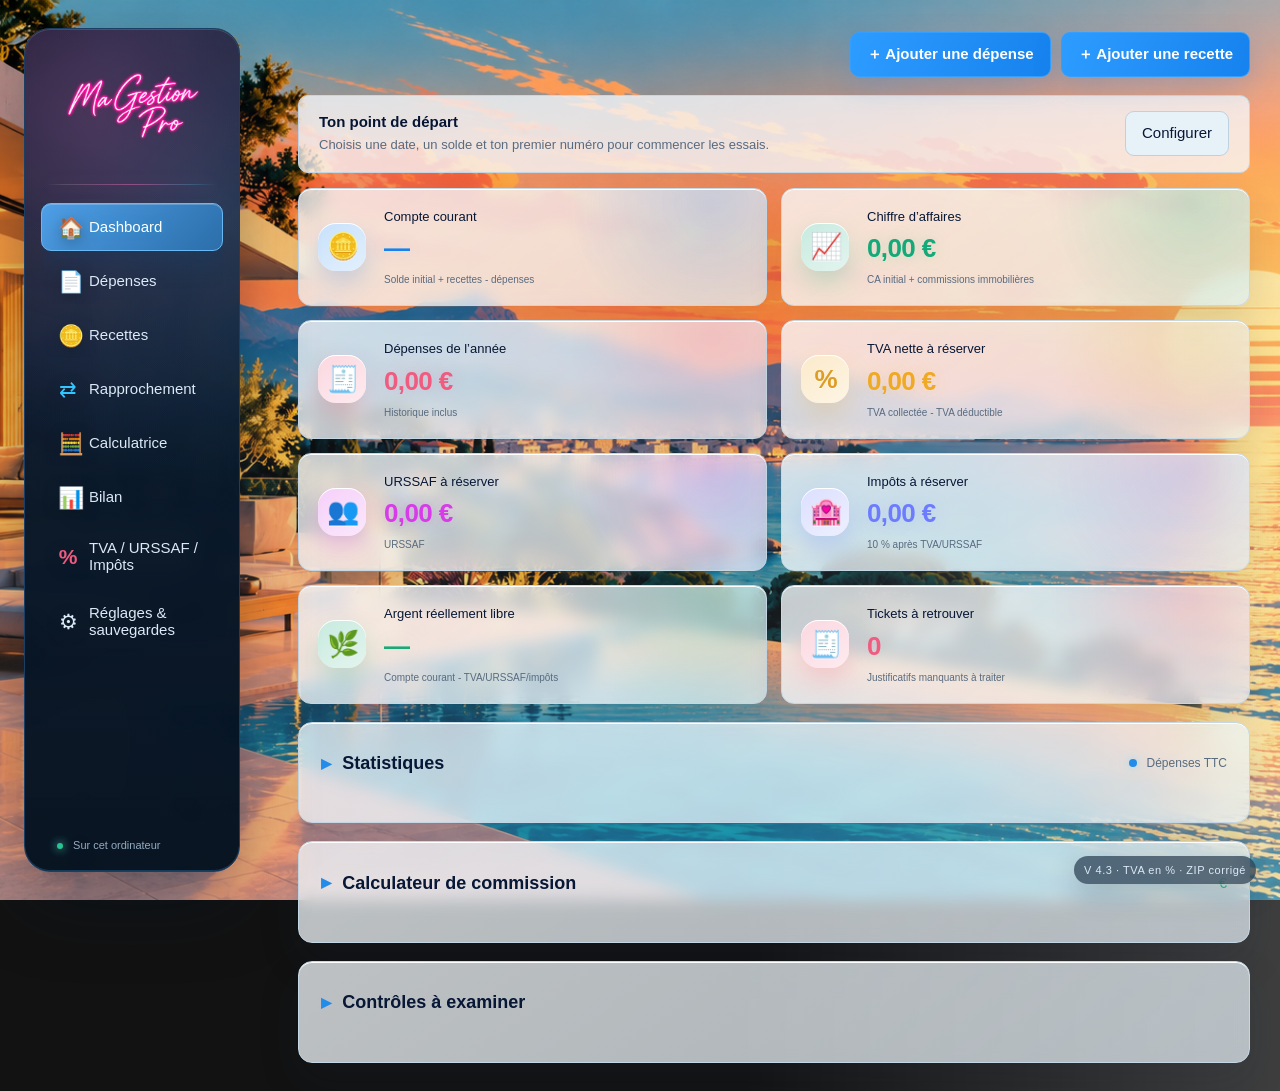
==== commit 629a0623: "Add files via upload" ====
--- a/index.html
+++ b/index.html
@@ -1,4 +1,4 @@
-<!doctype html><html lang="fr"><head><meta charset="utf-8"><meta name="viewport" content="width=device-width,initial-scale=1"><meta http-equiv="Content-Security-Policy" content="default-src 'self'; script-src 'self'; style-src 'self'; img-src 'self' data: blob:; media-src 'self'; connect-src 'none'; object-src 'none'; base-uri 'none'; form-action 'none'"><title>Ma Gestion Pro</title><link rel="stylesheet" href="style.css?v=4.2-sidebar-neon-logo"></head><body>
+<!doctype html><html lang="fr"><head><meta charset="utf-8"><meta name="viewport" content="width=device-width,initial-scale=1"><meta http-equiv="Content-Security-Policy" content="default-src 'self'; script-src 'self'; style-src 'self'; img-src 'self' data: blob:; media-src 'self'; connect-src 'none'; object-src 'none'; base-uri 'none'; form-action 'none'"><title>Ma Gestion Pro</title><link rel="stylesheet" href="style.css?v=4.3-menu-reglages-corrige"></head><body>
 <header class="topbar"><div class="logo" role="img" aria-label="Ma Gestion Pro"><img src="./assets/sidebar-logo-neon.png" alt="Ma Gestion Pro"></div><nav aria-label="Navigation principale"><button data-view="dashboard" class="active">Dashboard</button><button data-view="expenses">Dépenses</button><button data-view="revenues">Recettes</button><button data-view="calculator">Calculatrice</button><button data-view="settings">Réglages & sauvegardes</button></nav><span class="offline"><i></i> Sur cet ordinateur</span></header>
 <main><div class="connection-bar"><span id="connection-status">Ouvre ton dossier pour retrouver tes comptes.</span><button id="connect" class="primary">Ouvrir mon dossier</button></div>
 <section id="dashboard" class="view">
@@ -24,4 +24,4 @@
  <section class="panel"><div class="panel-head"><h2>Résultat estimé</h2><span class="cyan">€</span></div><div id="commission-result" class="result-list"><p class="empty">Renseigne une commission pour lancer le calcul.</p></div></section></div>
 </section>
 <section id="settings" class="view content page" hidden><div class="page-heading"><div><p class="eyebrow">SUR TON ORDINATEUR</p><h1>Réglages & sauvegardes</h1></div><button data-view="dashboard">← Dashboard</button></div><div class="settings-layout"><section class="panel"><div class="panel-head"><h2>Point de départ</h2></div><p class="muted">Pour les premiers essais, utilise des montants fictifs.</p><form id="setup-form"><div class="fields"><label>Date de démarrage<input autocomplete="off" name="day" type="date" required></label><label>Solde initial (€)<input autocomplete="off" name="balance" inputmode="decimal" placeholder="1 000,00" required></label><label>CA encaissé initial (€)<input autocomplete="off" name="initialRevenue" inputmode="decimal" value="0"></label><label>Cumul barème PP HT initial (€)<input autocomplete="off" name="initialPpBaseHt" inputmode="decimal" value="0"></label><label class="wide">Premier numéro de dépense<input autocomplete="off" name="next" type="number" min="1" step="1" value="1" required></label></div><p class="small muted">Le solde initial impacte le compte courant. Le CA encaissé initial alimente seulement le chiffre d’affaires. Le cumul barème PP HT initial sert seulement aux paliers de la calculatrice.</p><button class="primary" id="save-setup">Enregistrer le point de départ</button></form><p id="setup-summary" class="cyan"></p></section><section class="panel"><div class="panel-head"><h2>Conserver et retrouver tes comptes</h2></div><p class="muted">Les données de travail restent sur ce PC. Ouvre ton dossier de comptes à chaque nouvelle session. Les fichiers restent dans ce dossier après fermeture.</p><p class="path" id="data-path"></p><p id="folder-path" class="path"></p><div class="stack"><button id="choose-backup" class="primary">Ouvrir mon dossier de comptes</button><button id="backup-now">Sauvegarder maintenant</button><button id="export-data">Télécharger une copie complète</button><button id="restore">Restaurer une sauvegarde…</button></div><p class="small muted">Une copie de l’état précédent est créée avant chaque ajout, modification ou suppression, dans le sous-dossier « sauvegardes ». Le téléchargement complet crée un JSON de secours immédiat, sans modifier tes comptes. pCloud se charge de synchroniser ce dossier s’il est configuré chez toi.</p></section><section class="panel"><div class="panel-head"><h2>Fond d’écran</h2></div><p class="muted">Change uniquement l’image derrière l’interface. Les menus, modules, textes, chiffres, icônes et calculs ne changent pas.</p><form id="background-form"><label>Nouvelle image JPG, PNG ou WEBP<input autocomplete="off" id="background-file" type="file" accept="image/jpeg,image/png,image/webp"></label><div class="form-actions"><button type="submit" class="primary" id="save-background">Appliquer ce fond</button><button type="button" id="reset-background">Revenir au fond V3</button></div></form><p id="background-status" class="path">Fond V3 par défaut.</p><p class="small muted">Limite : 3 Mo pour garder le fichier de comptes rapide à sauvegarder.</p></section></div></section>
-</main><div id="toast" role="status" aria-live="polite" hidden></div><dialog id="delete-dialog"><h2>Supprimer cette dépense ?</h2><p>Elle sera retirée du solde et des statistiques. La liste des références sera recalculée.</p><form method="dialog"><button value="cancel">Annuler</button><button value="confirm" class="danger">Supprimer</button></form></dialog><dialog id="delete-revenue-dialog"><h2>Supprimer cette recette ?</h2><p>Elle sera retirée des recettes et de la trésorerie.</p><form method="dialog"><button value="cancel">Annuler</button><button value="confirm" class="danger">Supprimer</button></form></dialog><script type="module" src="storage.mjs"></script><script type="module" src="app.js"></script></body></html>
+</main><div id="toast" role="status" aria-live="polite" hidden></div><dialog id="delete-dialog"><h2>Supprimer cette dépense ?</h2><p>Elle sera retirée du solde et des statistiques. La liste des références sera recalculée.</p><form method="dialog"><button value="cancel">Annuler</button><button value="confirm" class="danger">Supprimer</button></form></dialog><dialog id="delete-revenue-dialog"><h2>Supprimer cette recette ?</h2><p>Elle sera retirée des recettes et de la trésorerie.</p><form method="dialog"><button value="cancel">Annuler</button><button value="confirm" class="danger">Supprimer</button></form></dialog><script type="module" src="storage.mjs"></script><script type="module" src="app.js?v=4.3-menu-reglages-corrige"></script></body></html>
--- a/style.css
+++ b/style.css
@@ -713,3 +713,14 @@
  .dashboard-actions button{width:100%}
 }
 @media(max-width:900px){.fiscal-grid,.fiscal-payments{grid-template-columns:1fr}}
+
+/* V4.3 correctif : le dernier onglet ne doit jamais être coupé. */
+@media (min-width:1000px){
+ .topbar{min-height:0}
+ .topbar nav{min-height:0;flex:1 1 auto;overflow-x:hidden;overflow-y:auto;scrollbar-width:thin;scrollbar-color:#50779a transparent;overscroll-behavior:contain}
+ .topbar nav button{flex-shrink:0}
+ .topbar .offline{flex:0 0 auto}
+}
+/* Les panneaux de saisie signalent pourquoi l'enregistrement est verrouillé. */
+.setup-required-hint{display:flex;flex-wrap:wrap;align-items:center;justify-content:space-between;gap:12px;margin:0 0 16px;padding:12px 16px;border:1px solid #82a8cd;border-radius:10px;background:#f7fbffed;color:#1c3e5a;font-size:13px}
+.setup-required-hint button{padding:8px 14px;color:white;background:#197fe9;border:0;border-radius:8px;cursor:pointer}
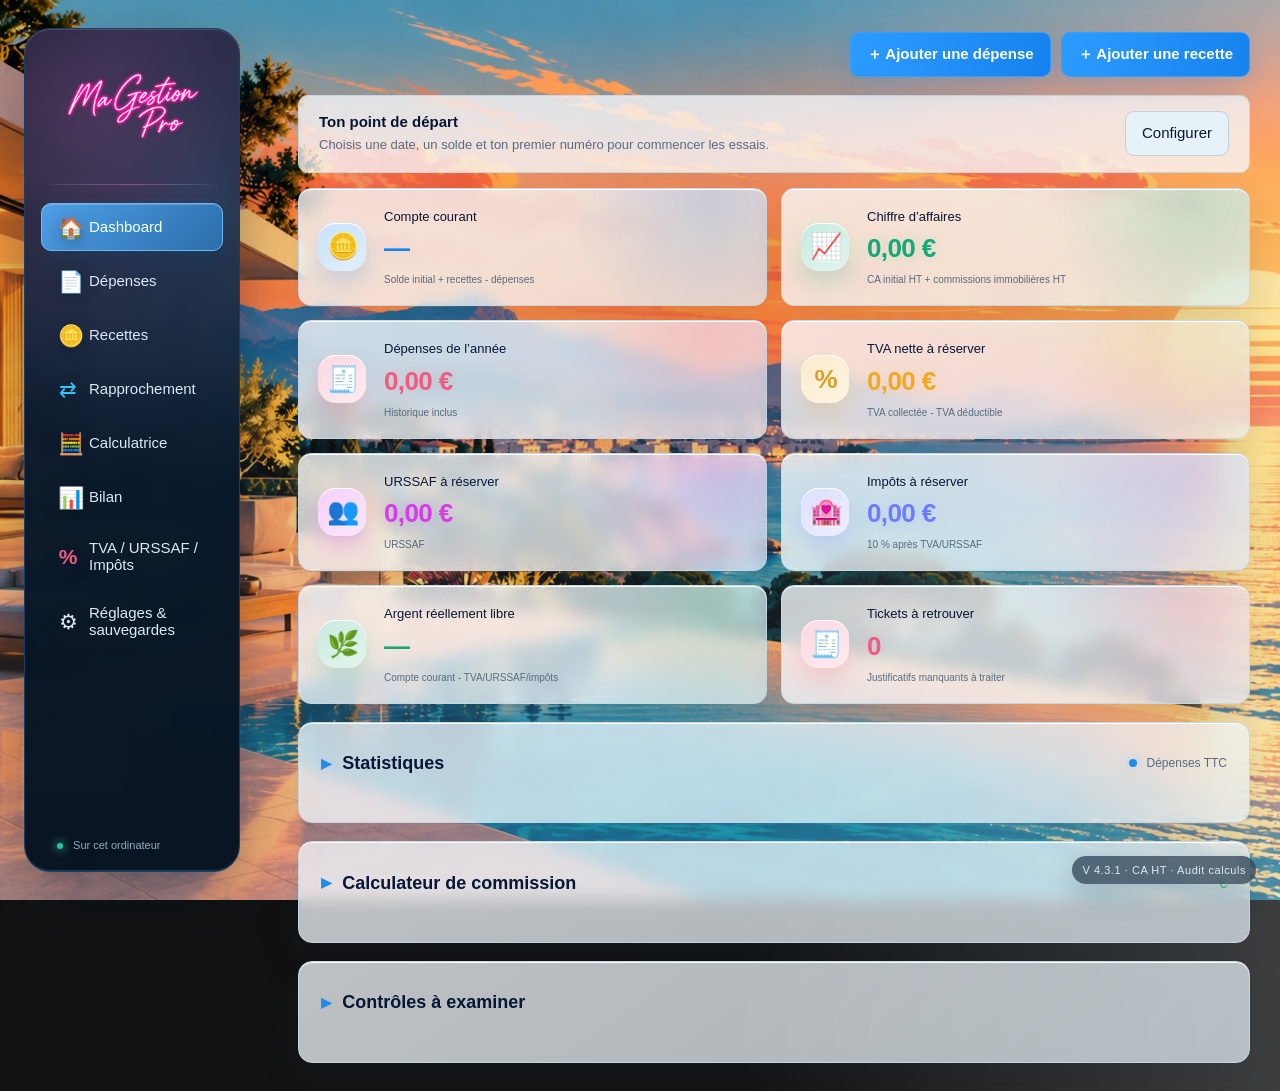
==== commit e326a4e7: "Add files via upload" ====
--- a/index.html
+++ b/index.html
@@ -3,9 +3,9 @@
 <main><div class="connection-bar"><span id="connection-status">Ouvre ton dossier pour retrouver tes comptes.</span><button id="connect" class="primary">Ouvrir mon dossier</button></div>
 <section id="dashboard" class="view">
  <div class="hero" role="img" aria-label="Maison contemporaine avec terrasse, vue mer, ville au loin et soleil couchant rétro"></div>
- <div class="content"><div class="section-top"><p class="muted version-note">V 4.3 · TVA en % · ZIP corrigé</p><div class="dashboard-actions"><button class="primary" data-view="expenses">＋ Ajouter une dépense</button><button class="primary secondary-action" data-view="revenues">＋ Ajouter une recette</button></div></div>
+ <div class="content"><div class="section-top"><p class="muted version-note">V 4.3.1 · CA HT · Audit calculs</p><div class="dashboard-actions"><button class="primary" data-view="expenses">＋ Ajouter une dépense</button><button class="primary secondary-action" data-view="revenues">＋ Ajouter une recette</button></div></div>
  <div id="setup-callout" class="callout" hidden><div><strong>Ton point de départ</strong><p>Choisis une date, un solde et ton premier numéro pour commencer les essais.</p></div><button data-view="settings">Configurer</button></div>
- <div class="metrics"><article><span class="metric-icon">🪙</span><div><h2>Compte courant</h2><strong id="balance">—</strong><small>Solde initial + recettes - dépenses</small></div></article><article><span class="metric-icon">📈</span><div><h2>Chiffre d’affaires</h2><strong id="revenue-total">0,00 €</strong><small>CA initial + commissions immobilières</small></div></article><article><span class="metric-icon orange">🧾</span><div><h2>Dépenses de l’année</h2><strong id="total">0,00 €</strong><small>Historique inclus</small></div></article><article class="fiscal-shortcut" data-view="fiscal"><span class="metric-icon">%</span><div><h2>TVA nette à réserver</h2><strong id="vat-net">0,00 €</strong><small>TVA collectée - TVA déductible</small></div></article><article class="fiscal-shortcut" data-view="fiscal"><span class="metric-icon">👥</span><div><h2>URSSAF à réserver</h2><strong id="urssaf-reserve">0,00 €</strong><small>URSSAF</small></div></article><article class="fiscal-shortcut" data-view="fiscal"><span class="metric-icon">🏩</span><div><h2>Impôts à réserver</h2><strong id="tax-reserve">0,00 €</strong><small>10 % après TVA/URSSAF</small></div></article><article><span class="metric-icon">🌿</span><div><h2>Argent réellement libre</h2><strong id="free-cash">—</strong><small>Compte courant - TVA/URSSAF/impôts</small></div></article></div>
+ <div class="metrics"><article><span class="metric-icon">🪙</span><div><h2>Compte courant</h2><strong id="balance">—</strong><small>Solde initial + recettes - dépenses</small></div></article><article><span class="metric-icon">📈</span><div><h2>Chiffre d’affaires</h2><strong id="revenue-total">0,00 €</strong><small>CA initial HT + commissions immobilières HT</small></div></article><article><span class="metric-icon orange">🧾</span><div><h2>Dépenses de l’année</h2><strong id="total">0,00 €</strong><small>Historique inclus</small></div></article><article class="fiscal-shortcut" data-view="fiscal"><span class="metric-icon">%</span><div><h2>TVA nette à réserver</h2><strong id="vat-net">0,00 €</strong><small>TVA collectée - TVA déductible</small></div></article><article class="fiscal-shortcut" data-view="fiscal"><span class="metric-icon">👥</span><div><h2>URSSAF à réserver</h2><strong id="urssaf-reserve">0,00 €</strong><small>URSSAF</small></div></article><article class="fiscal-shortcut" data-view="fiscal"><span class="metric-icon">🏩</span><div><h2>Impôts à réserver</h2><strong id="tax-reserve">0,00 €</strong><small>10 % après TVA/URSSAF</small></div></article><article><span class="metric-icon">🌿</span><div><h2>Argent réellement libre</h2><strong id="free-cash">—</strong><small>Compte courant - TVA/URSSAF/impôts</small></div></article></div>
  <div class="lower"><section class="panel chart-panel"><div class="panel-head"><h2>Statistiques <span id="year"></span></h2><span class="legend"><i></i> Dépenses TTC</span></div><div id="chart" class="chart"></div><div class="chart-foot"><span id="average"></span><span id="chart-limit"></span></div></section>
  <section class="panel dashboard-calculator"><div class="panel-head"><h2>Calculateur de commission</h2><span class="cyan">€</span></div><form id="dash-commission-form" autocomplete="off"><label>Commission agence TTC (€)<input name="agencyTtc" inputmode="decimal" placeholder="20000" required autocomplete="off"></label><label>Part personnelle (%)<input name="share" inputmode="decimal" value="100" required autocomplete="off"></label><div id="dash-commission-result" class="result-list compact"><p class="empty">Renseigne une commission.</p></div><div class="form-actions"><button type="submit" class="primary">Calculer</button><button type="button" id="dash-commission-reset">Reset</button></div></form></section></div>
  <section class="panel recent"><div class="panel-head"><h2>Dernières dépenses</h2><button data-view="expenses" class="text-button">Tout voir →</button></div><div id="recent"></div></section>
